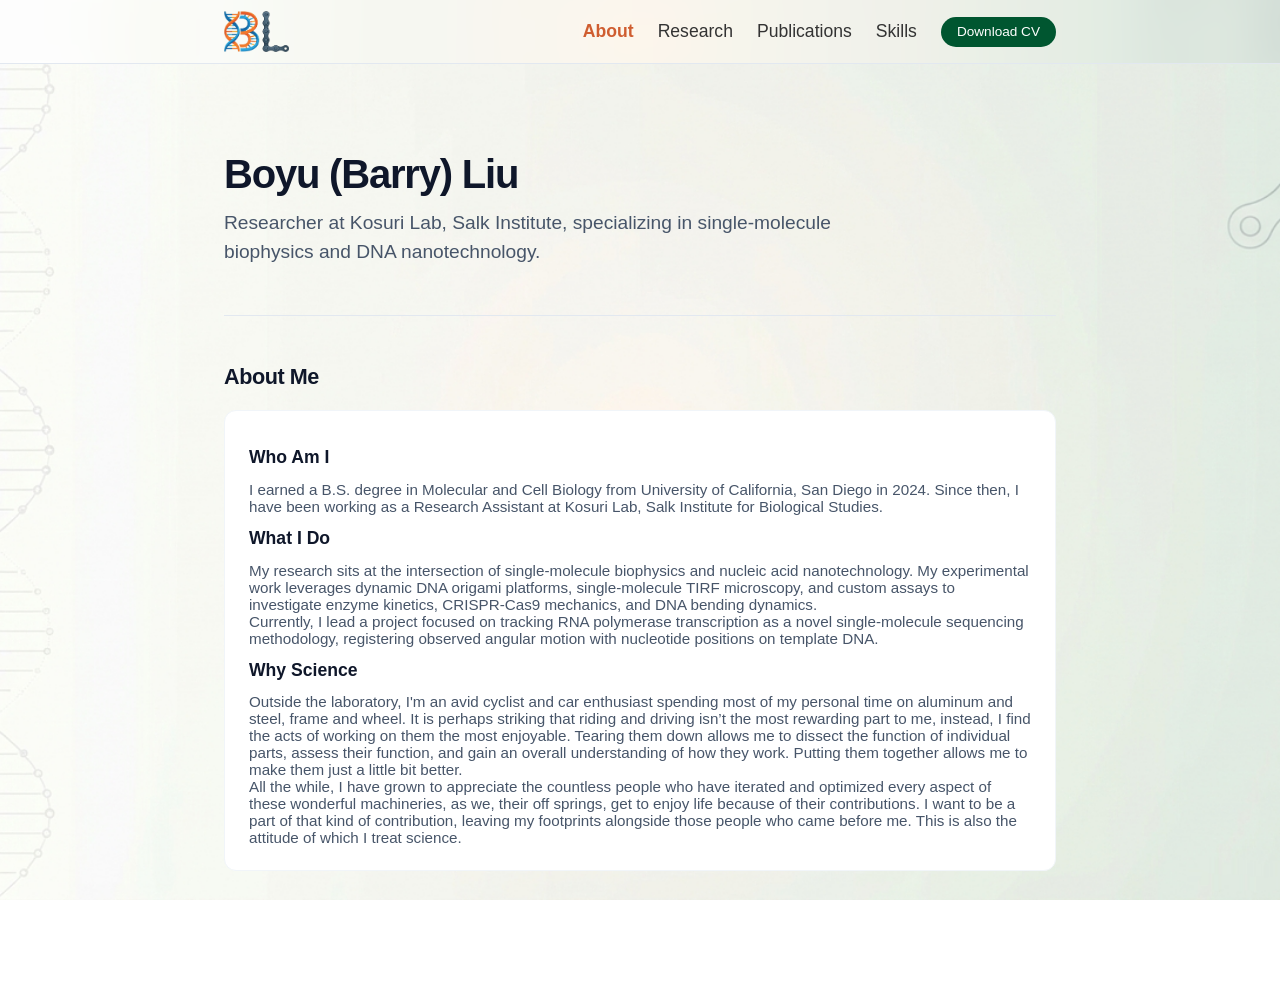
==== index.html @ 6a026aeb "Update hero subtitle with new affiliation" ====
<!DOCTYPE html>
<html lang="en">
<head>
  <meta charset="UTF-8">
  <meta name="viewport" content="width=device-width, initial-scale=1.0">
  <title>Boyu (Barry) Liu</title>
  <link rel="stylesheet" href="style.css">
</head>
<body>

  <!-- Fixed Top Navigation Bar -->
  <header class="site-header">
    <div class="header-container">
      <a href="index.html" class="site-title" aria-label="Boyu (Barry) Liu - Home">
        <img src="images/avatar/bl_logo_dna_concept.png" alt="Boyu (Barry) Liu Logo" class="header-logo">
        </a>
      <nav>
        <ul class="nav-menu">
          <li><a href="index.html" class="nav-link active">About</a></li>
          <li><a href="research.html" class="nav-link">Research</a></li>
          <li><a href="publications.html" class="nav-link">Publications</a></li>
          <li><a href="skills.html" class="nav-link">Skills</a></li>
          <li><a href="CV/Boyu Liu CV 2026.pdf" download="Boyu_Liu_CV_2026.pdf" class="nav-link nav-cta">Download CV</a></li>
        </ul>
      </nav>
    </div>
  </header>

  <!-- Main Profile Content -->
  <main class="main-container">
    <section class="hero-section">
      <h1 class="hero-name">Boyu (Barry) Liu</h1>
      <p class="hero-subtitle">Researcher at Kosuri Lab, Salk Institute, specializing in single-molecule biophysics and DNA nanotechnology.</p>
    </section>

    <!-- Page Body Content -->
    <section>
      <h2 class="section-title">About Me</h2>
      <div class="card-grid">
        <div class="card">
          <h3 class="card-title">Who Am I</h3>
          <p class="card-description">
            I earned a B.S. degree in Molecular and Cell Biology from University of California, San Diego in 2024. Since then, I have been working as a Research Assistant at Kosuri Lab, Salk Institute for Biological Studies.
          </p>
          <h3 class = "card-title">What I Do</h3>
          <p class="card-description">
            My research sits at the intersection of single-molecule biophysics and nucleic acid nanotechnology. My experimental work leverages dynamic DNA origami platforms, single-molecule TIRF microscopy, and custom assays to investigate enzyme kinetics, CRISPR-Cas9 mechanics, and DNA bending dynamics.
          </p>
          <p class="card-description">
            Currently, I lead a project focused on tracking RNA polymerase transcription as a novel single-molecule sequencing methodology, registering observed angular motion with nucleotide positions on template DNA.
          </p>
          <h3 class = "card-title">Why Science</h3>
          <p class="card-description">
            Outside the laboratory, I'm an avid cyclist and car enthusiast spending most of my personal time on aluminum and steel, frame and wheel. It is perhaps striking that riding and driving isn’t the most rewarding part to me, instead, I find the acts of working on them the most enjoyable. Tearing them down allows me to dissect the function of individual parts, assess their function, and gain an overall understanding of how they work. Putting them together allows me to make them just a little bit better.
          </p>
          <p class="card-description">
            All the while, I have grown to appreciate the countless people who have iterated and optimized every aspect of these wonderful machineries, as we, their off springs, get to enjoy life because of their contributions. I want to be a part of that kind of contribution, leaving my footprints alongside those people who came before me. This is also the attitude of which I treat science.
          </p>
        </div>
      </div>
    </section>
  </main>

</body>
</html>
---- style.css ----
/* ==========================================================================
   Global Theme Variables (Inspired by Take Control & Minimal Gallery)
   ========================================================================== */
:root {
  /* Color Palette */
  --bg-primary: #ffffff;
  --bg-secondary: #f8fafc;
  --bg-header: rgba(255, 255, 255, 0.85);
  --text-primary: #0f172a;
  --text-secondary: #475569;
  --text-muted: #94a3b8;
  --accent-color: #0f172a;
  --accent-hover: #1e293b;
  --border-color: #e2e8f0;
  --card-bg: #ffffff;
  --card-border: #f1f5f9;

  /* Typography & Layout */
  --font-sans: -apple-system, BlinkMacSystemFont, "SF Pro Display", "SF Pro Text", "Segoe UI", Roboto, sans-serif;
  --max-width: 880px;
  --header-height: 64px;
  --radius-sm: 8px;
  --radius-md: 12px;
  --radius-full: 9999px;
  --shadow-sm: 0 1px 3px rgba(0, 0, 0, 0.05);
  --shadow-md: 0 4px 12px rgba(0, 0, 0, 0.05);
}

/* Base Styles */
* {
  box-sizing: border-box;
  margin: 0;
  padding: 0;
}

body {
  font-family: var(--font-sans);
  background-color: var(--bg-primary);
  <!-- color: var(--text-primary); -->
  line-height: 1.6;
  -webkit-font-smoothing: antialiased;
  padding-top: var(--header-height);
  background-image: url('images/avatar/light_wallpaper_dna_bikechain.png');
  background-size: cover;
  background-position: center;
  background-repeat: no-repeat;
  background-attachment: fixed;
  color: #2b2b2b; /* Dark neutral text for high contrast on light background */
}

/* ==========================================================================
   1. Top Sticky Header & Navigation Bar
   ========================================================================== */
.site-header {
  position: fixed;
  top: 0;
  left: 0;
  right: 0;
  height: var(--header-height);
  background: var(--bg-header);
  backdrop-filter: blur(12px);
  -webkit-backdrop-filter: blur(12px);
  border-bottom: 1px solid var(--border-color);
  z-index: 1000;
  display: flex;
  align-items: center;
}

.header-container {
  width: 100%;
  max-width: var(--max-width);
  margin: 0 auto;
  padding: 0 1.5rem;
  display: flex;
  justify-content: space-between;
  align-items: center;
}

.site-title {
  display: flex;
  align-items: center;
  text-decoration: none;
}

.header-logo {
  height: 42px; /* Increased from 28px for better standalone visibility */
  width: auto;
  display: block;
  object-fit: contain;
}

.nav-menu {
  display: flex;
  align-items: center;
  gap: 1.5rem;
  list-style: none;
}

/* Navigation Links - Unify All Visited/Unvisited Link Colors & Remove Underlines */
.nav-menu a,
.nav-link,
.nav-link:link,
.nav-link:visited {
  color: #333333 !important;
  text-decoration: none !important;
  font-size: 1.1rem;
  font-weight: 500;
  transition: color 0.2s ease;
}

/* Current Page Active Highlight & Hover State (#195682) */
.nav-menu a:hover,
.nav-link:hover,
.nav-menu a.active,
.nav-menu a.active:link,
.nav-menu a.active:visited,
.nav-link.active,
.nav-link.active:link,
.nav-link.active:visited {
  color: #CF5D30 !important;
  font-weight: 600 !important;
  text-decoration: none !important;
}

/* Download CV Button (.nav-cta) - Lock White Text Across All Link/Hover/Visited States */
.nav-cta,
.nav-cta:link,
.nav-cta:visited,
.nav-cta:hover,
.nav-cta:active {
  background-color: #005630;
  color: #ffffff !important;
  padding: 0.45rem 1rem;
  border-radius: var(--radius-full);
  font-size: 0.85rem;
  font-weight: 500;
  text-decoration: none !important;
  transition: background-color 0.15s ease;
}

.nav-cta:hover {
  background-color: var(--accent-hover);
  color: #ffffff !important;
}

/* Top Menu Bar Background */

/* 1. Apply wallpaper and bottom border ONLY to the main outer header */
header,
.navbar {
  background-image: url('images/avatar/light_wallpaper_plain.png') !important;
  background-size: cover !important;
  background-position: center !important;
  background-repeat: no-repeat !important;
}

/* 2. Remove white backgrounds and extra borders from inner menu elements */
header nav,
.nav-container,
.nav-menu,
.nav-menu ul,
.nav-menu li {
  background: transparent !important;
  background-color: transparent !important;
  border: none !important;
  border-bottom: none !important;
  box-shadow: none !important;
}

/* ==========================================================================
   2. Page Container & Hero Layout
   ========================================================================== */
.main-container {
  max-width: var(--max-width);
  margin: 0 auto;
  padding: 3rem 1.5rem 5rem;
}

.hero-section {
  padding: 2.5rem 0 3rem;
  border-bottom: 1px solid var(--border-color);
  margin-bottom: 3rem;
}

.hero-name {
  font-size: 2.5rem;
  font-weight: 700;
  letter-spacing: -0.03em;
  color: var(--text-primary);
  margin-bottom: 0.75rem;
}

.hero-subtitle {
  font-size: 1.2rem;
  color: var(--text-secondary);
  font-weight: 400;
  max-width: 680px;
  line-height: 1.5;
}

/* Cards & Section Styling */
.section-title {
  font-size: 1.35rem;
  font-weight: 600;
  letter-spacing: -0.02em;
  margin-bottom: 1.25rem;
  color: var(--text-primary);
}

.card-grid {
  display: grid;
  gap: 1.25rem;
  margin-bottom: 3rem;
}

.card {
  background-color: var(--card-bg);
  border: 1px solid var(--card-border);
  border-radius: var(--radius-md);
  padding: 1.5rem;
  transition: border-color 0.2s ease, box-shadow 0.2s ease;
}

.card:hover {
  border-color: var(--border-color);
  box-shadow: var(--shadow-md);
}

.card-title {
  font-size: 1.1rem;
  font-weight: 600;
  color: var(--text-primary);
  margin-top: 0.8rem;
  margin-bottom: 0.8rem;
}

.card-description {
  color: var(--text-secondary);
  font-size: 0.95rem;
}

/* Responsive Styles */
@media (max-width: 640px) {
  .hero-name {
    font-size: 2rem;
  }
  .nav-menu {
    gap: 1rem;
  }
  .nav-link {
    font-size: 0.85rem;
  }
}

/* Additional Research Component Styles */
.card-header-meta {
  display: flex;
  justify-content: space-between;
  align-items: center;
  margin-bottom: 0.75rem;
}

.badge {
  font-size: 0.75rem;
  font-weight: 600;
  text-transform: uppercase;
  letter-spacing: 0.05em;
  background-color: #f1f5f9;
  color: #334155;
  padding: 0.2rem 0.55rem;
  border-radius: 4px;
}

.meta-date {
  font-size: 0.85rem;
  color: var(--text-muted);
}

.key-points {
  margin: 1rem 0 1.25rem 1.2rem;
  color: var(--text-secondary);
  font-size: 0.925rem;
  line-height: 1.5;
}

.key-points li {
  margin-bottom: 0.4rem;
}

.tech-stack {
  display: flex;
  flex-wrap: wrap;
  gap: 0.4rem;
  margin-top: 1rem;
  padding-top: 1rem;
  border-top: 1px dashed var(--border-color);
}

.tag {
  font-size: 0.775rem;
  font-weight: 500;
  color: var(--text-secondary);
  background-color: var(--bg-secondary);
  border: 1px solid var(--border-color);
  padding: 0.2rem 0.6rem;
  border-radius: var(--radius-full);
}

/* Publication Specific Styles */
.authors-list {
  font-size: 0.9rem;
  color: var(--text-secondary);
  margin-bottom: 0.4rem;
  line-height: 1.5;
}

.authors-list strong {
  color: var(--text-primary);
  font-weight: 600;
}

.pub-journal-details {
  font-size: 0.875rem;
  color: var(--text-muted);
  margin-bottom: 0.8rem;
}

.pub-actions {
  margin-top: 0.75rem;
  padding-top: 0.75rem;
  border-top: 1px dashed var(--border-color);
}

.btn-doi {
  display: inline-block;
  font-size: 0.8rem;
  font-weight: 500;
  color: var(--text-primary);
  background-color: var(--bg-secondary);
  border: 1px solid var(--border-color);
  padding: 0.3rem 0.75rem;
  border-radius: var(--radius-sm);
  text-decoration: none;
  transition: all 0.15s ease;
}

.btn-doi:hover {
  background-color: var(--accent-color);
  color: #ffffff;
  border-color: var(--accent-color);
}

/* Publication Figure & Image Constraints */
.pub-figure-container {
  margin-top: 1.5rem; /* Spacing below the DOI button/line */
  width: 100%;
  box-sizing: border-box;
  border-radius: var(--radius-sm);
  border: 1px solid var(--border-color);
  background-color: var(--bg-secondary);
  overflow: hidden;
}

.pub-figure {
  width: 100%;  /* Fills 100% of the container width */
  height: auto; /* Height is determined entirely by the PNG aspect ratio */
  display: block;
}

/* Safety Fallback: Constrain ANY image placed inside a card */
.card img {
  max-width: 100%;
  height: auto;
  box-sizing: border-box;
}

/* Publication Badges */
.badge-preprint {
  background-color: #E3DAE6;
  color: #623C67;
}

.badge-journal {
  background-color: #fef2f2;
  color: #991b1b;
}

.badge-poster {
  background-color: #f0fdf4;
  color: #166534;
}

.badge-talk {
  background-color: #eff6ff;
  color: #1e40af;
}

/* Skill Specific Badges & Tags */
.skill-tags {
  display: flex;
  flex-wrap: wrap;
  gap: 0.5rem;
  margin-top: 1rem;
}

.badge-lab {
  background-color: #f0fdf4;
  color: #166534;
}

.badge-comp {
  background-color: #eff6ff;
  color: #1e40af;
}

.badge-general {
  background-color: #faf5ff;
  color: #6b21a8;
}

/* Mobile Responsiveness: Fold Navigation Menu into 2 Lines */
@media (max-width: 768px) {
  /* Allow header container to expand vertically */
  .navbar,
  .nav-container,
  header {
    height: auto !important;
    flex-wrap: wrap;
    padding-top: 0.75rem;
    padding-bottom: 0.75rem;
  }

  /* Force menu items to wrap into multiple lines */
  .nav-menu {
    flex-wrap: wrap !important;
    justify-content: center; /* Centers links on the 2nd line */
    gap: 0.5rem 0.8rem;      /* Spacing between lines and links */
    width: 100%;             /* Takes full width below logo if needed */
  }

  /* Slightly scale down link sizes so they fit comfortably */
  .nav-link {
    font-size: 1rem !important;
  }

  .nav-cta {
    font-size: 0.85rem !important;
    padding: 0.35rem 0.85rem !important;
  }
}
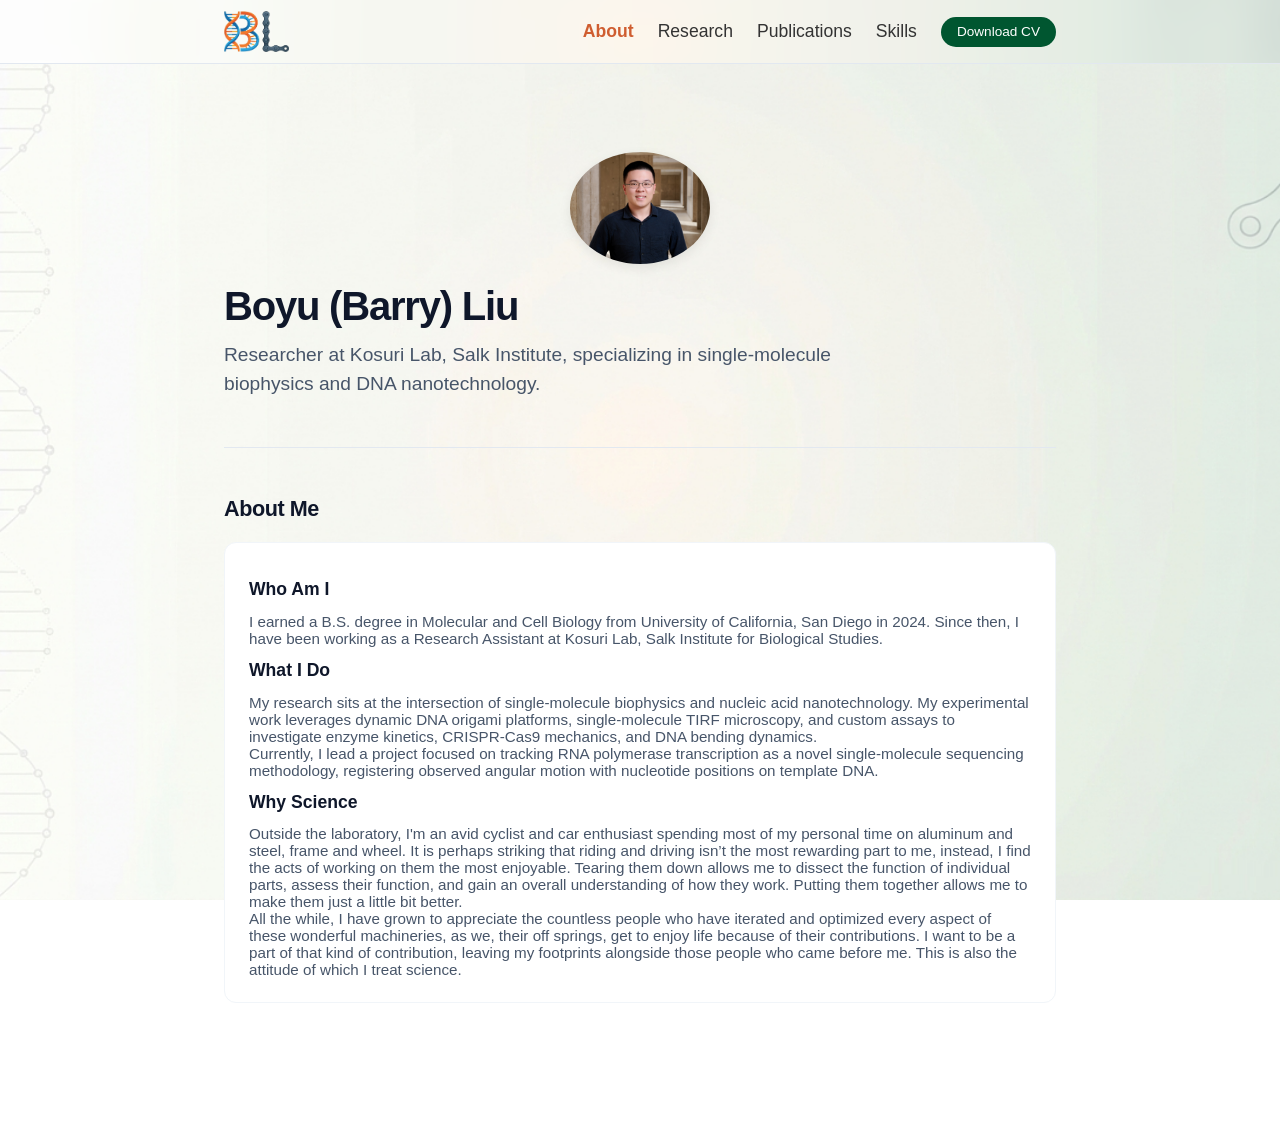
==== commit 72c3dec3: "Add avatar image and update hero section content" ====
--- a/index.html
+++ b/index.html
@@ -29,6 +29,7 @@
   <!-- Main Profile Content -->
   <main class="main-container">
     <section class="hero-section">
+      <img src="images/avatar/bio_2026_sm.png" alt="Boyu (Barry) Liu" class="hero-avatar">
       <h1 class="hero-name">Boyu (Barry) Liu</h1>
       <p class="hero-subtitle">Researcher at Kosuri Lab, Salk Institute, specializing in single-molecule biophysics and DNA nanotechnology.</p>
     </section>
--- a/style.css
+++ b/style.css
@@ -182,6 +182,16 @@
   margin-bottom: 3rem;
 }
 
+/* Hero Image / Avatar Above Name */
+.hero-avatar {
+  display: block;
+  margin: 0 auto 1.25rem auto; /* Centers the image and adds space below it */
+  max-width: 140px;             /* Adjust image width as needed */
+  height: auto;
+  border-radius: 50%;          /* Optional: Makes a square image circular. Remove if using a logo PNG */
+  box-shadow: 0 4px 12px rgba(0, 0, 0, 0.08); /* Optional subtle shadow */
+}
+
 .hero-name {
   font-size: 2.5rem;
   font-weight: 700;
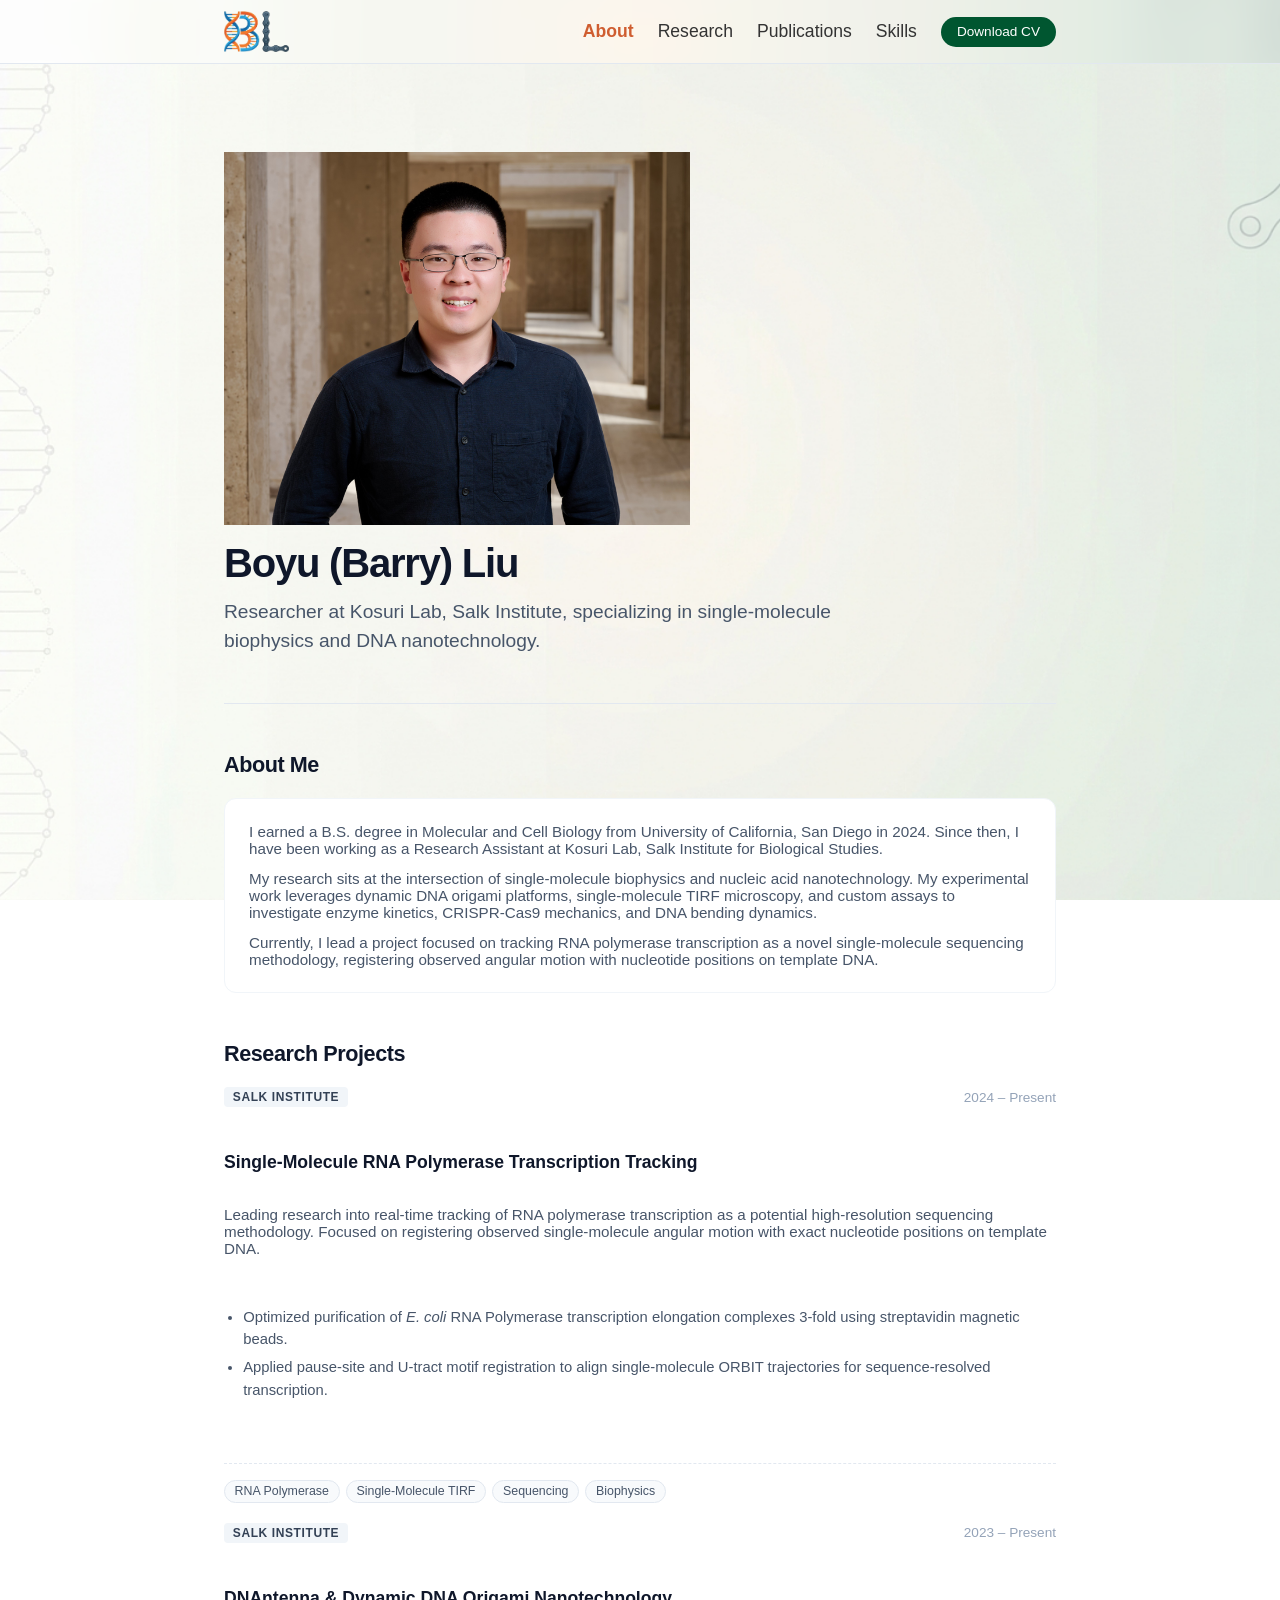
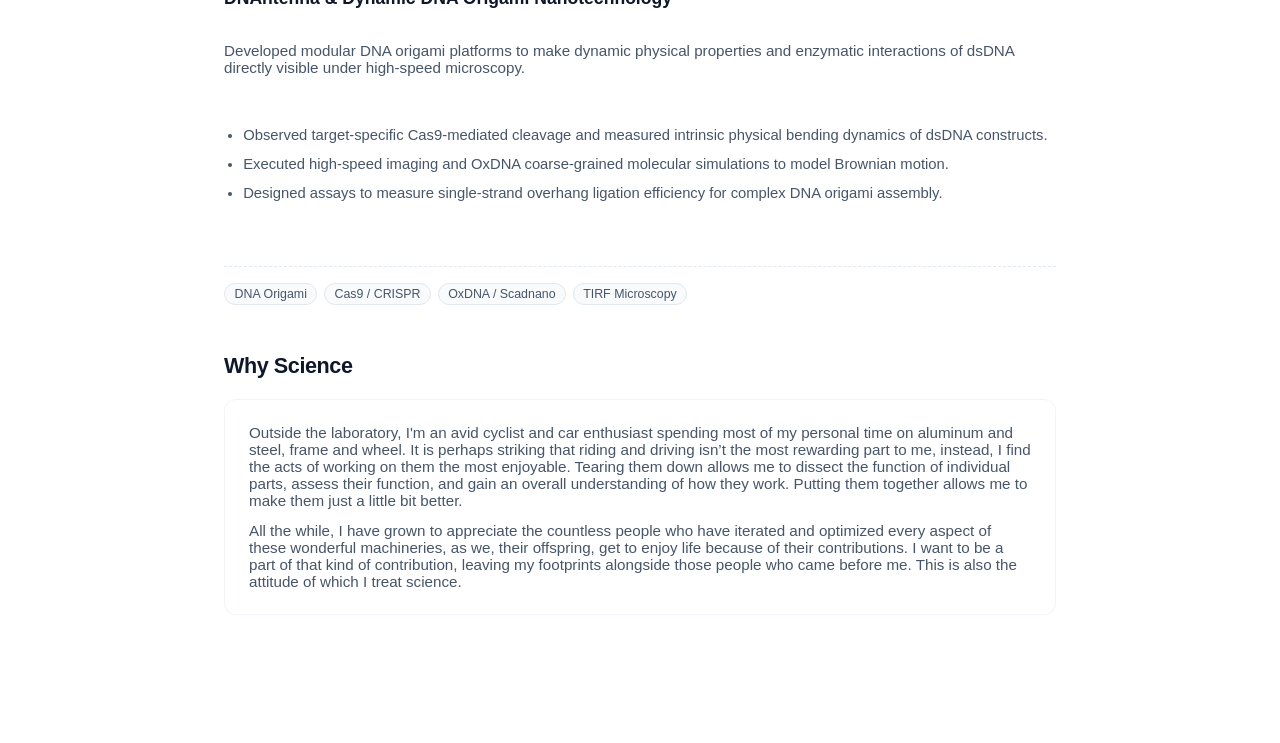
==== commit e8046176: "Revise navigation and enhance content sections Updated navigation link for Research section and adde" ====
--- a/index.html
+++ b/index.html
@@ -17,7 +17,7 @@
       <nav>
         <ul class="nav-menu">
           <li><a href="index.html" class="nav-link active">About</a></li>
-          <li><a href="research.html" class="nav-link">Research</a></li>
+          <li><a href="#what-i-do" class="nav-link">Research</a></li>
           <li><a href="publications.html" class="nav-link">Publications</a></li>
           <li><a href="skills.html" class="nav-link">Skills</a></li>
           <li><a href="CV/Boyu Liu CV 2026.pdf" download="Boyu_Liu_CV_2026.pdf" class="nav-link nav-cta">Download CV</a></li>
@@ -33,31 +33,84 @@
       <h1 class="hero-name">Boyu (Barry) Liu</h1>
       <p class="hero-subtitle">Researcher at Kosuri Lab, Salk Institute, specializing in single-molecule biophysics and DNA nanotechnology.</p>
     </section>
-
-    <!-- Page Body Content -->
+    
+    <!-- About Me: 1st container -->
     <section>
       <h2 class="section-title">About Me</h2>
       <div class="card-grid">
-        <div class="card">
-          <h3 class="card-title">Who Am I</h3>
+        <article class="card">
           <p class="card-description">
             I earned a B.S. degree in Molecular and Cell Biology from University of California, San Diego in 2024. Since then, I have been working as a Research Assistant at Kosuri Lab, Salk Institute for Biological Studies.
           </p>
-          <h3 class = "card-title">What I Do</h3>
           <p class="card-description">
             My research sits at the intersection of single-molecule biophysics and nucleic acid nanotechnology. My experimental work leverages dynamic DNA origami platforms, single-molecule TIRF microscopy, and custom assays to investigate enzyme kinetics, CRISPR-Cas9 mechanics, and DNA bending dynamics.
           </p>
           <p class="card-description">
             Currently, I lead a project focused on tracking RNA polymerase transcription as a novel single-molecule sequencing methodology, registering observed angular motion with nucleotide positions on template DNA.
           </p>
-          <h3 class = "card-title">Why Science</h3>
+        </article>
+      </div>
+    </section>
+
+    <!-- Research Projects: 2nd container. separate blocks, same card format as the publications -->
+    <section>
+      <h2 class="section-title">Research Projects</h2>
+      <div class="card-grid">
+          <!-- Project 1: RNA Polymerase Transcription Tracking -->
+          <div class="card-header-meta">
+            <span class="badge">Salk Institute</span>
+            <span class="meta-date">2024 – Present</span>
+          </div>
+          <h3 class="card-title">Single-Molecule RNA Polymerase Transcription Tracking</h3>
+          <p class="card-description">
+            Leading research into real-time tracking of RNA polymerase transcription as a potential high-resolution sequencing methodology. Focused on registering observed single-molecule angular motion with exact nucleotide positions on template DNA.
+          </p>
+          <ul class="key-points">
+            <li>Optimized purification of <em>E. coli</em> RNA Polymerase transcription elongation complexes 3-fold using streptavidin magnetic beads.</li>
+            <li>Applied pause-site and U-tract motif registration to align single-molecule ORBIT trajectories for sequence-resolved transcription.</li>
+          </ul>
+          <div class="tech-stack">
+            <span class="tag">RNA Polymerase</span>
+            <span class="tag">Single-Molecule TIRF</span>
+            <span class="tag">Sequencing</span>
+            <span class="tag">Biophysics</span>
+          </div>
+          <!-- Project 2: DNAntenna & Dynamic DNA Origami -->
+          <div class="card-header-meta">
+            <span class="badge">Salk Institute</span>
+            <span class="meta-date">2023 – Present</span>
+          </div>
+          <h3 class="card-title">DNAntenna &amp; Dynamic DNA Origami Nanotechnology</h3>
+          <p class="card-description">
+            Developed modular DNA origami platforms to make dynamic physical properties and enzymatic interactions of dsDNA directly visible under high-speed microscopy.
+          </p>
+          <ul class="key-points">
+            <li>Observed target-specific Cas9-mediated cleavage and measured intrinsic physical bending dynamics of dsDNA constructs.</li>
+            <li>Executed high-speed imaging and OxDNA coarse-grained molecular simulations to model Brownian motion.</li>
+            <li>Designed assays to measure single-strand overhang ligation efficiency for complex DNA origami assembly.</li>
+          </ul>
+          <div class="tech-stack">
+            <span class="tag">DNA Origami</span>
+            <span class="tag">Cas9 / CRISPR</span>
+            <span class="tag">OxDNA / Scadnano</span>
+            <span class="tag">TIRF Microscopy</span>
+          </div>
+        </article>
+      </div>
+    </section>
+    
+    <!-- Why Science: 3rd container-->
+    <section>
+      <h2 class="section-title">Why Science</h2>
+      <div class="card-grid">
+        <article class="card">
           <p class="card-description">
             Outside the laboratory, I'm an avid cyclist and car enthusiast spending most of my personal time on aluminum and steel, frame and wheel. It is perhaps striking that riding and driving isn’t the most rewarding part to me, instead, I find the acts of working on them the most enjoyable. Tearing them down allows me to dissect the function of individual parts, assess their function, and gain an overall understanding of how they work. Putting them together allows me to make them just a little bit better.
           </p>
           <p class="card-description">
-            All the while, I have grown to appreciate the countless people who have iterated and optimized every aspect of these wonderful machineries, as we, their off springs, get to enjoy life because of their contributions. I want to be a part of that kind of contribution, leaving my footprints alongside those people who came before me. This is also the attitude of which I treat science.
+            All the while, I have grown to appreciate the countless people who have iterated and optimized every aspect of these wonderful machineries, as we, their offspring, get to enjoy life because of their contributions. I want to be a part of that kind of contribution, leaving my footprints alongside those people who came before me. This is also the attitude of which I treat science.
           </p>
-        </div>
+        </article>
       </div>
     </section>
   </main>
--- a/style.css
+++ b/style.css
@@ -182,14 +182,12 @@
   margin-bottom: 3rem;
 }
 
-/* Hero Image / Avatar Above Name */
+/* Hero Image aligned naturally with hero-name and hero-subtitle */
 .hero-avatar {
   display: block;
-  margin: 0 auto 1.25rem auto; /* Centers the image and adds space below it */
-  max-width: 140px;             /* Adjust image width as needed */
-  height: auto;
-  border-radius: 50%;          /* Optional: Makes a square image circular. Remove if using a logo PNG */
-  box-shadow: 0 4px 12px rgba(0, 0, 0, 0.08); /* Optional subtle shadow */
+  max-width: 56%;     /* Keeps image contained inside hero-section without forcing a fixed width */
+  height: auto;        /* Maintains native aspect ratio */
+  margin-bottom: 1rem; /* Spacing between the image and hero-name */
 }
 
 .hero-name {
@@ -247,6 +245,11 @@
 .card-description {
   color: var(--text-secondary);
   font-size: 0.95rem;
+  margin-bottom: 0.8rem;
+}
+
+.card-description:last-child {
+  margin-bottom: 0;
 }
 
 /* Responsive Styles */
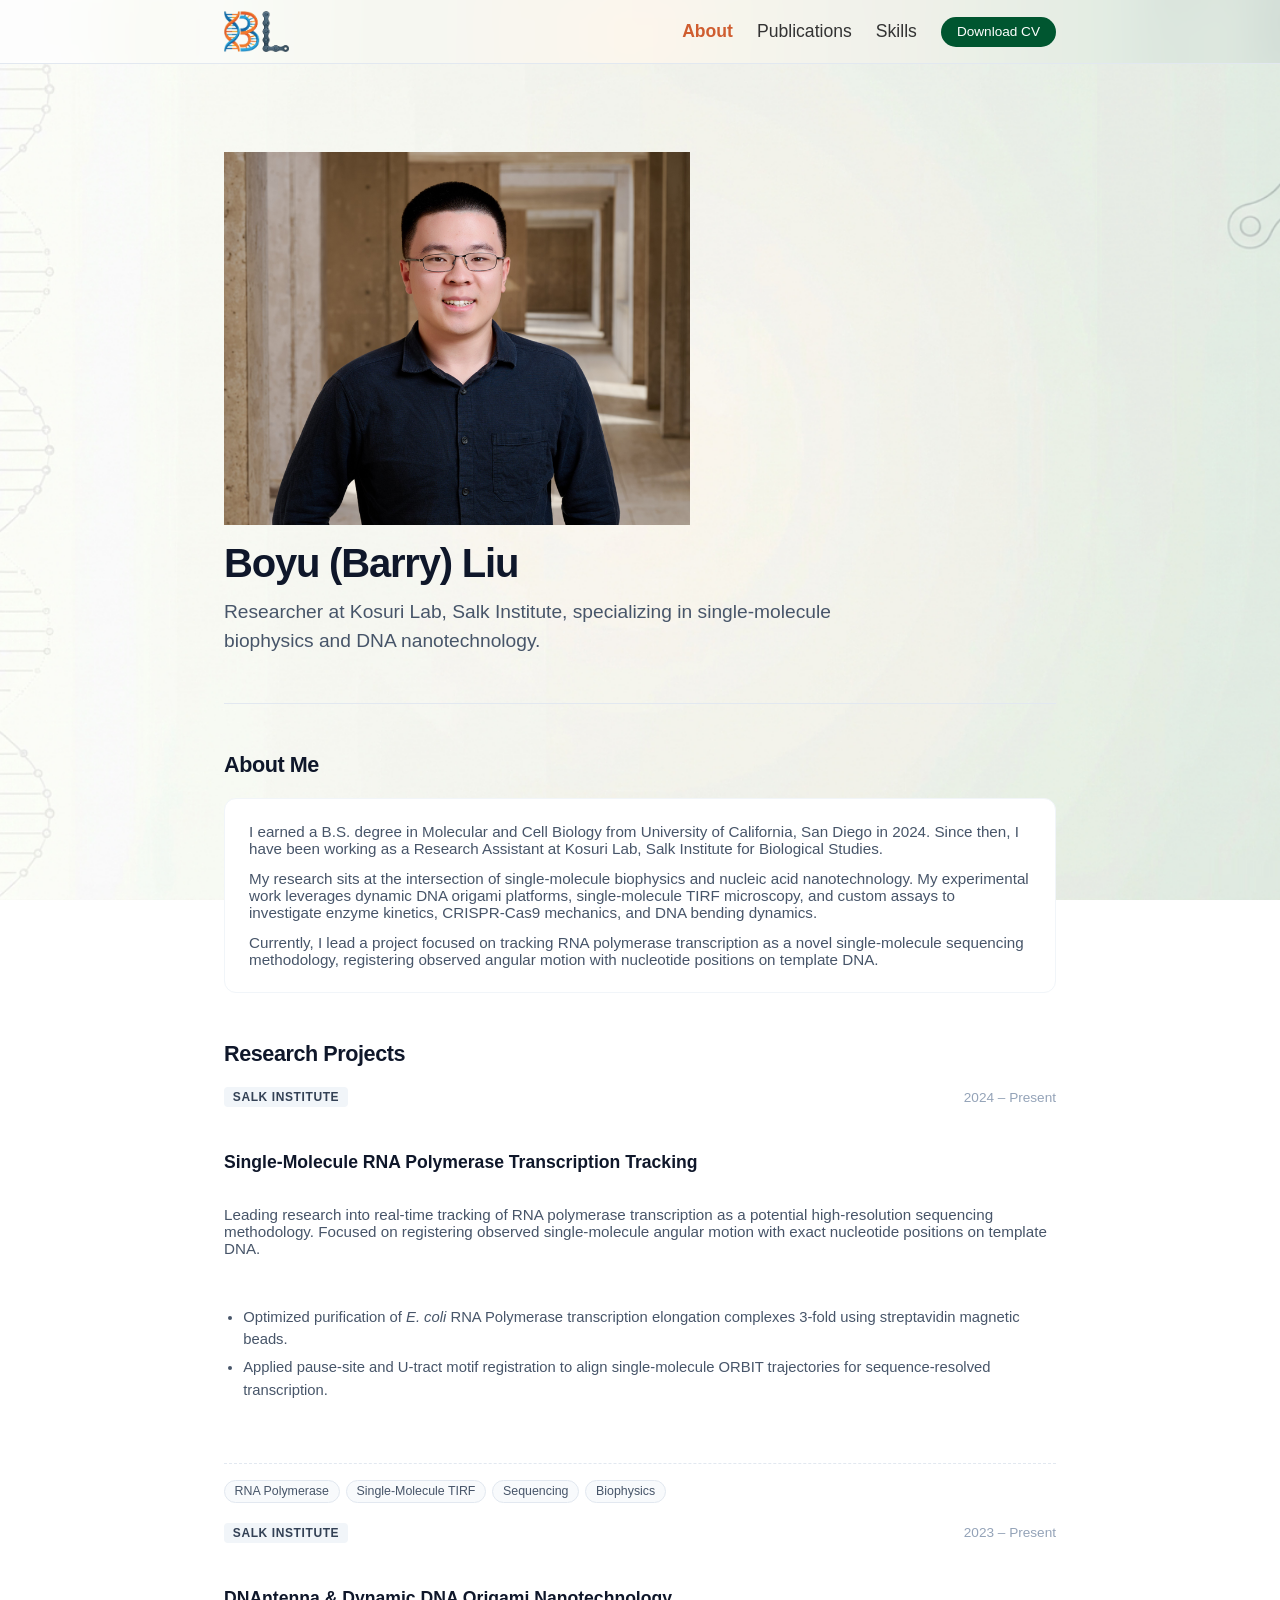
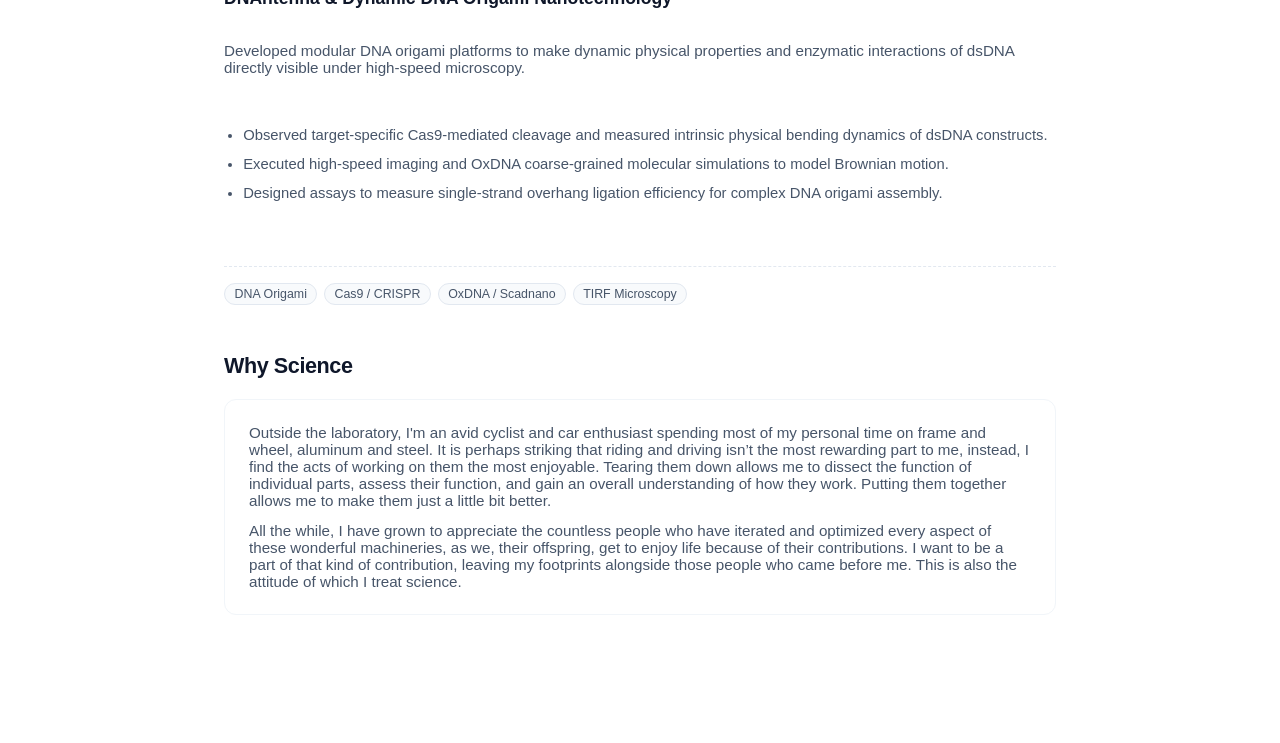
==== commit bbba6d92: "Update navigation and card description in index.html Removed 'Research' link from navigation and mod" ====
--- a/index.html
+++ b/index.html
@@ -17,7 +17,6 @@
       <nav>
         <ul class="nav-menu">
           <li><a href="index.html" class="nav-link active">About</a></li>
-          <li><a href="#what-i-do" class="nav-link">Research</a></li>
           <li><a href="publications.html" class="nav-link">Publications</a></li>
           <li><a href="skills.html" class="nav-link">Skills</a></li>
           <li><a href="CV/Boyu Liu CV 2026.pdf" download="Boyu_Liu_CV_2026.pdf" class="nav-link nav-cta">Download CV</a></li>
@@ -105,7 +104,7 @@
       <div class="card-grid">
         <article class="card">
           <p class="card-description">
-            Outside the laboratory, I'm an avid cyclist and car enthusiast spending most of my personal time on aluminum and steel, frame and wheel. It is perhaps striking that riding and driving isn’t the most rewarding part to me, instead, I find the acts of working on them the most enjoyable. Tearing them down allows me to dissect the function of individual parts, assess their function, and gain an overall understanding of how they work. Putting them together allows me to make them just a little bit better.
+            Outside the laboratory, I'm an avid cyclist and car enthusiast spending most of my personal time on frame and wheel, aluminum and steel. It is perhaps striking that riding and driving isn’t the most rewarding part to me, instead, I find the acts of working on them the most enjoyable. Tearing them down allows me to dissect the function of individual parts, assess their function, and gain an overall understanding of how they work. Putting them together allows me to make them just a little bit better.
           </p>
           <p class="card-description">
             All the while, I have grown to appreciate the countless people who have iterated and optimized every aspect of these wonderful machineries, as we, their offspring, get to enjoy life because of their contributions. I want to be a part of that kind of contribution, leaving my footprints alongside those people who came before me. This is also the attitude of which I treat science.
@@ -114,6 +113,5 @@
       </div>
     </section>
   </main>
-
 </body>
 </html>
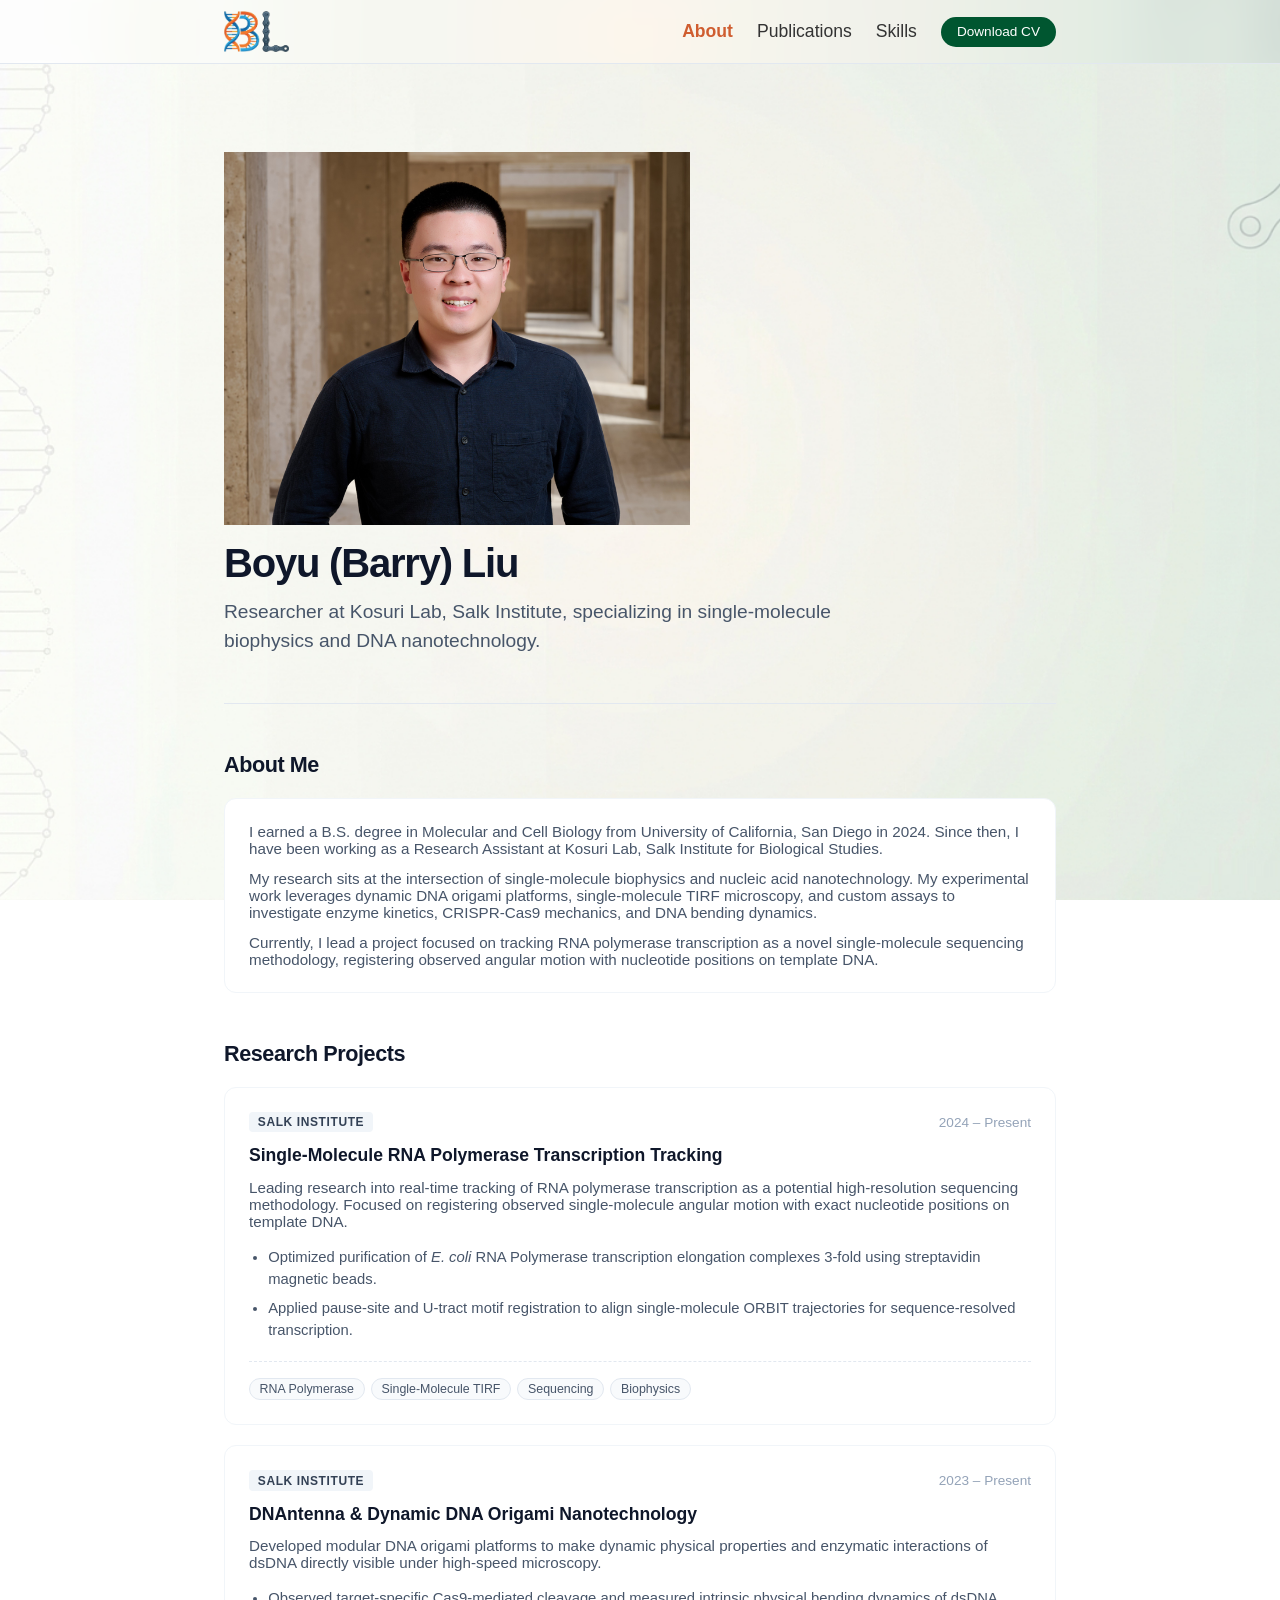
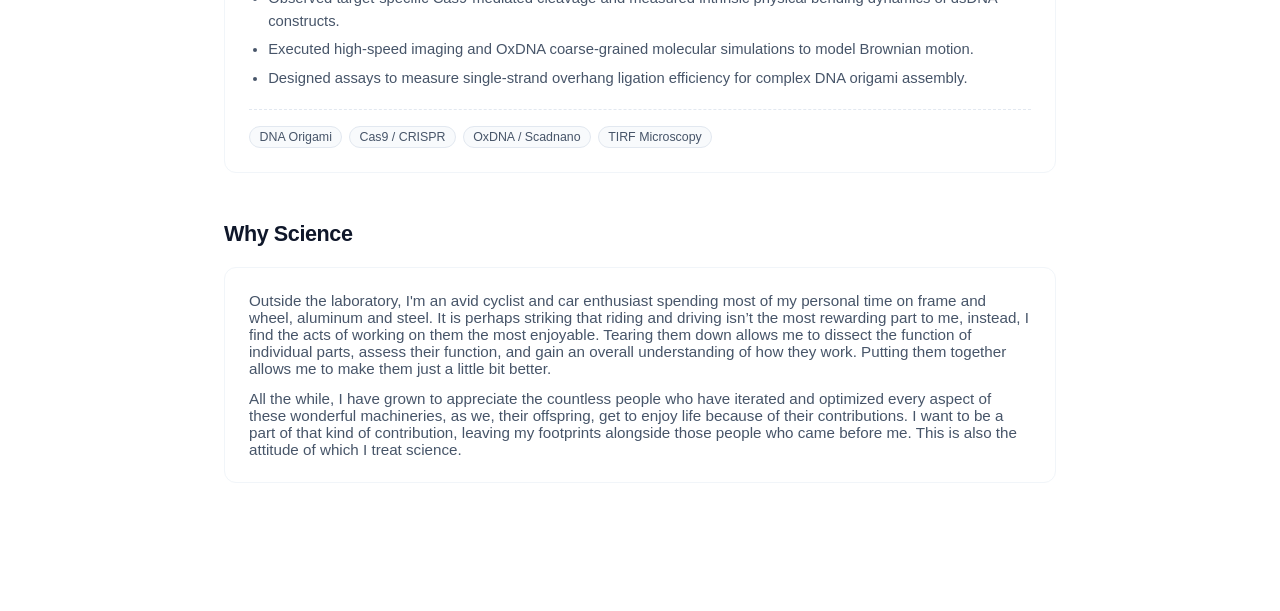
==== commit a9841017: "Merge research projects into homepage as cards" ====
--- a/index.html
+++ b/index.html
@@ -55,6 +55,7 @@
     <section>
       <h2 class="section-title">Research Projects</h2>
       <div class="card-grid">
+        <article class="card">
           <!-- Project 1: RNA Polymerase Transcription Tracking -->
           <div class="card-header-meta">
             <span class="badge">Salk Institute</span>
@@ -74,6 +75,8 @@
             <span class="tag">Sequencing</span>
             <span class="tag">Biophysics</span>
           </div>
+        </article>
+        <article class="card">
           <!-- Project 2: DNAntenna & Dynamic DNA Origami -->
           <div class="card-header-meta">
             <span class="badge">Salk Institute</span>
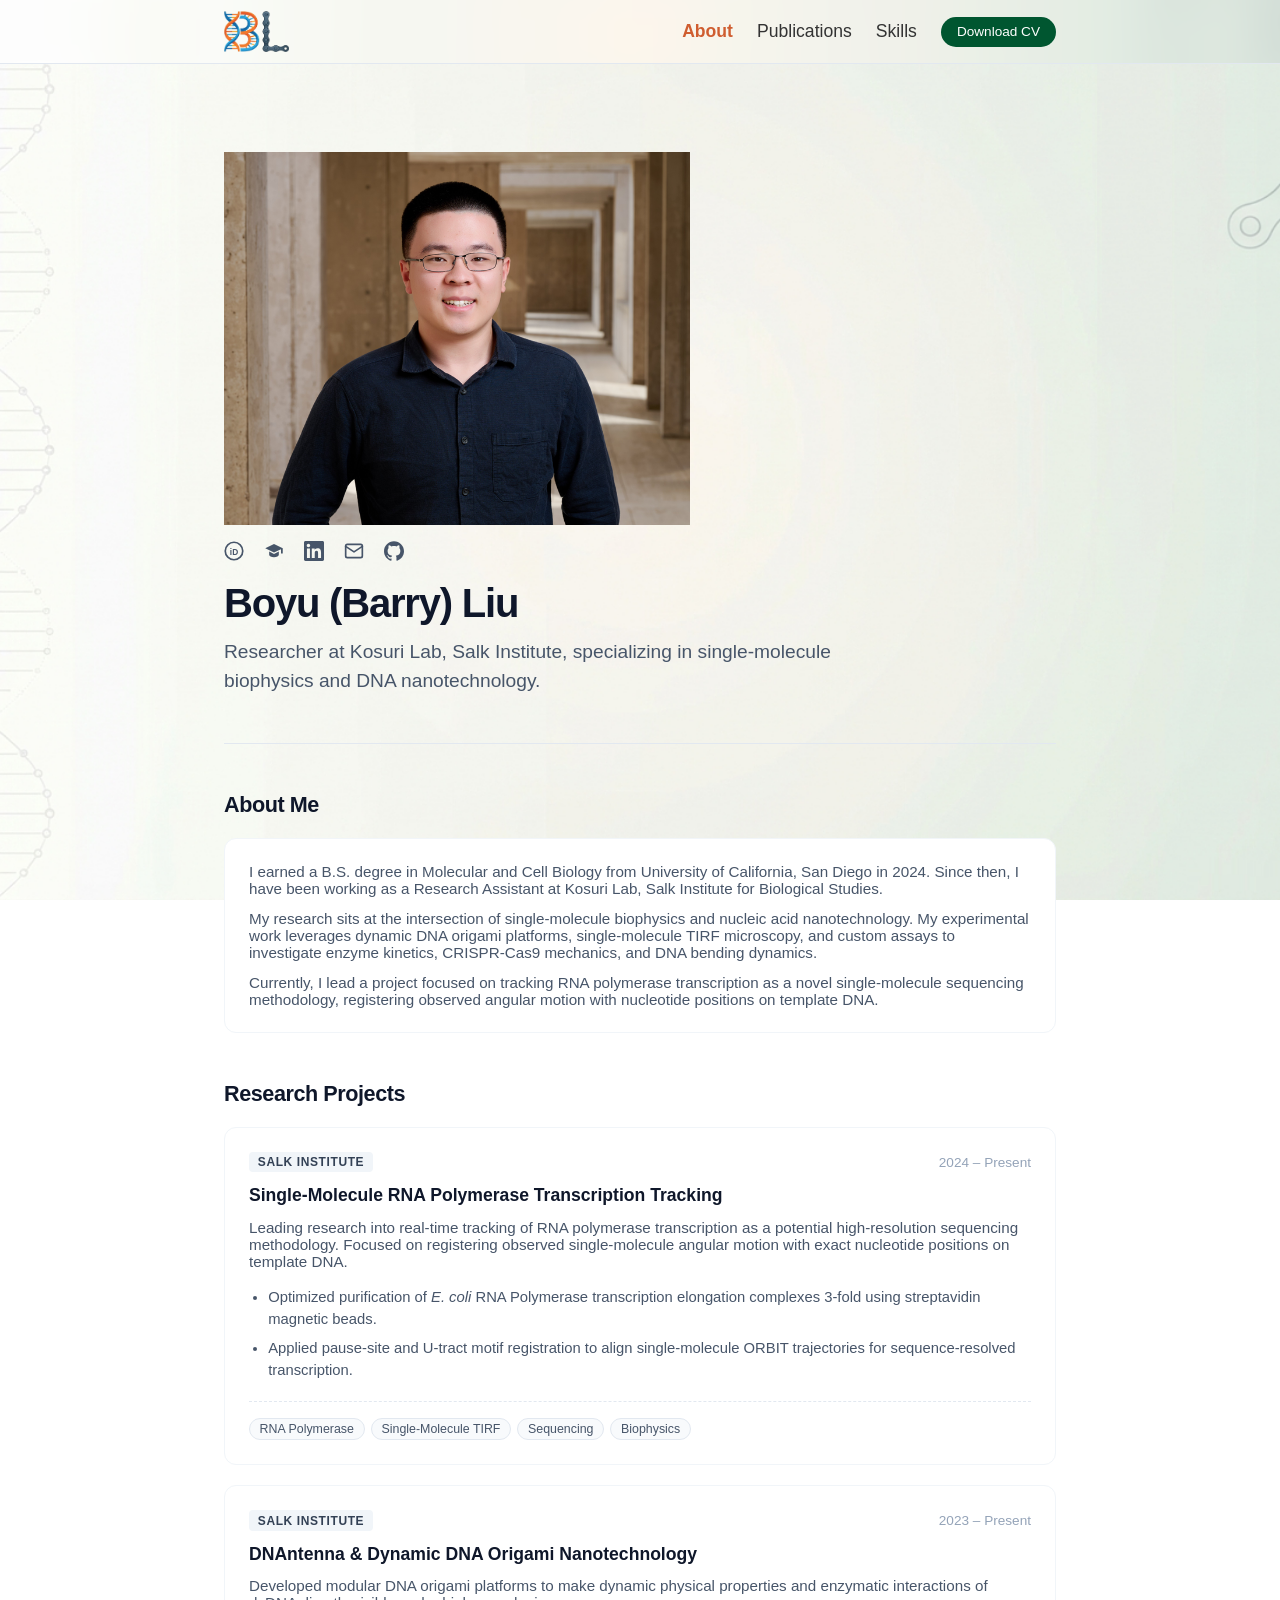
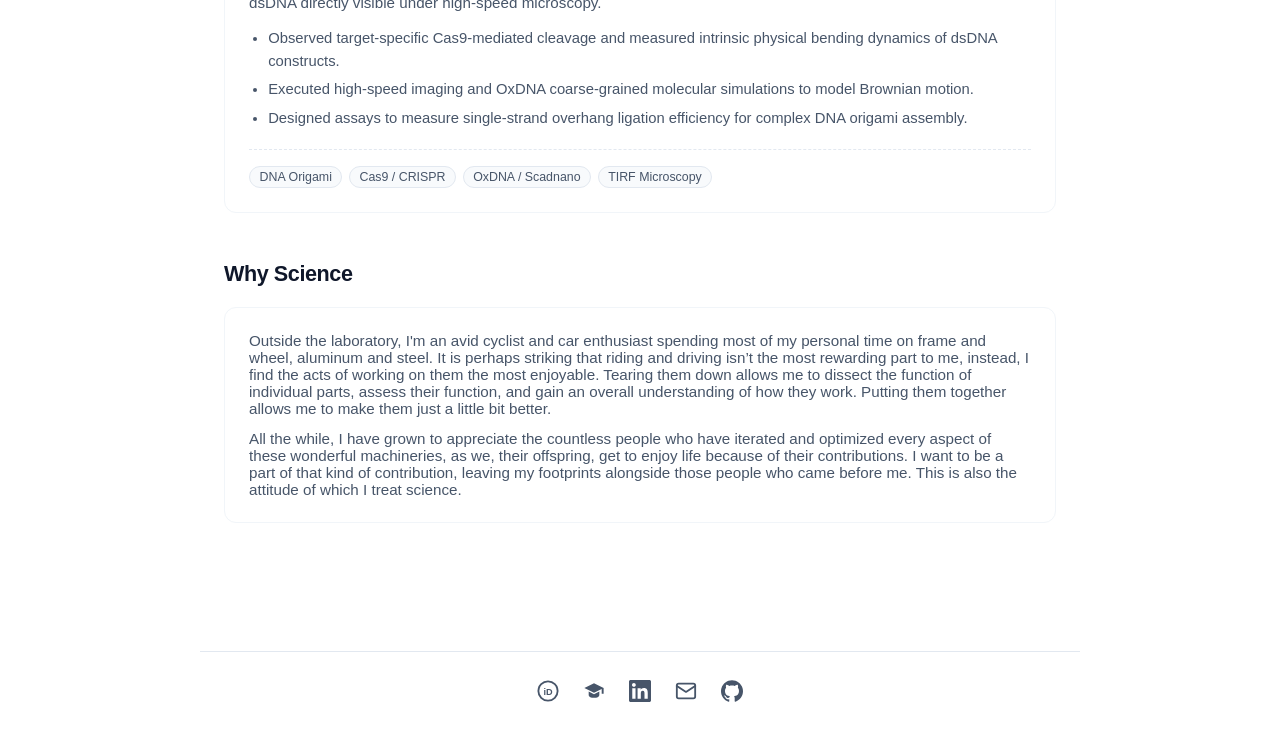
==== commit e1cc3f65: "Add social links footer and hero row" ====
--- a/index.html
+++ b/index.html
@@ -29,6 +29,13 @@
   <main class="main-container">
     <section class="hero-section">
       <img src="images/avatar/bio_2026_sm.png" alt="Boyu (Barry) Liu" class="hero-avatar">
+      <ul class="social-links hero-social">
+      <li><a href="https://orcid.org/0009-0004-8056-3141" target="_blank" rel="noopener" aria-label="ORCID"><svg viewBox="0 0 24 24" aria-hidden="true"><circle cx="12" cy="12" r="10.5" fill="none" stroke="currentColor" stroke-width="2"/><text x="12" y="16.5" text-anchor="middle" font-size="10" font-weight="700" fill="currentColor">iD</text></svg></a></li>
+      <li><a href="https://scholar.google.com/citations?hl=en&amp;user=kjTbtawAAAAJ" target="_blank" rel="noopener" aria-label="Google Scholar"><svg viewBox="0 0 24 24" aria-hidden="true"><path fill="currentColor" d="M12 3.5 1.5 8.7 12 13.9l8.4-4.15v5.2h2.1V8.7L12 3.5zM6.2 12.6v3.9c0 1.6 2.6 2.9 5.8 2.9s5.8-1.3 5.8-2.9v-3.9l-5.8 2.9-5.8-2.9z"/></svg></a></li>
+      <li><a href="https://www.linkedin.com/in/boyubarryliu/" target="_blank" rel="noopener" aria-label="LinkedIn"><svg viewBox="0 0 24 24" aria-hidden="true"><path fill="currentColor" d="M20.447 20.452h-3.554v-5.569c0-1.328-.027-3.037-1.852-3.037-1.853 0-2.136 1.445-2.136 2.939v5.667H9.351V9h3.414v1.561h.046c.477-.9 1.637-1.85 3.37-1.85 3.601 0 4.267 2.37 4.267 5.455v6.286zM5.337 7.433c-1.144 0-2.063-.926-2.063-2.065 0-1.138.92-2.063 2.063-2.063 1.14 0 2.064.925 2.064 2.063 0 1.139-.925 2.065-2.064 2.065zm1.782 13.019H3.555V9h3.564v11.452zM22.225 0H1.771C.792 0 0 .774 0 1.729v20.542C0 23.227.792 24 1.771 24h20.451C23.2 24 24 23.227 24 22.271V1.729C24 .774 23.2 0 22.225 0z"/></svg></a></li>
+      <li><a href="mailto:barryliuapp@gmail.com" aria-label="Email"><svg viewBox="0 0 24 24" aria-hidden="true"><rect x="2" y="4" width="20" height="16" rx="2" fill="none" stroke="currentColor" stroke-width="2"/><path d="M22 6.5 12 13 2 6.5" fill="none" stroke="currentColor" stroke-width="2" stroke-linecap="round" stroke-linejoin="round"/></svg></a></li>
+      <li><a href="https://github.com/boyubarryliu" target="_blank" rel="noopener" aria-label="GitHub"><svg viewBox="0 0 24 24" aria-hidden="true"><path fill="currentColor" d="M12 .297c-6.63 0-12 5.373-12 12 0 5.303 3.438 9.8 8.205 11.385.6.113.82-.258.82-.577 0-.285-.01-1.04-.015-2.04-3.338.724-4.042-1.61-4.042-1.61C4.422 18.07 3.633 17.7 3.633 17.7c-1.087-.744.084-.729.084-.729 1.205.084 1.838 1.236 1.838 1.236 1.07 1.835 2.809 1.305 3.495.998.108-.776.417-1.305.76-1.605-2.665-.3-5.466-1.332-5.466-5.93 0-1.31.465-2.38 1.235-3.22-.135-.303-.54-1.523.105-3.176 0 0 1.005-.322 3.3 1.23.96-.267 1.98-.399 3-.405 1.02.006 2.04.138 3 .405 2.28-1.552 3.285-1.23 3.285-1.23.645 1.653.24 2.873.12 3.176.765.84 1.23 1.91 1.23 3.22 0 4.61-2.805 5.625-5.475 5.92.42.36.81 1.096.81 2.22 0 1.606-.015 2.896-.015 3.286 0 .315.21.69.825.57C20.565 22.092 24 17.592 24 12.297c0-6.627-5.373-12-12-12"/></svg></a></li>
+      </ul>
       <h1 class="hero-name">Boyu (Barry) Liu</h1>
       <p class="hero-subtitle">Researcher at Kosuri Lab, Salk Institute, specializing in single-molecule biophysics and DNA nanotechnology.</p>
     </section>
@@ -116,5 +123,16 @@
       </div>
     </section>
   </main>
+
+  <!-- Social & Profile Links -->
+  <footer class="site-footer">
+    <ul class="social-links">
+      <li><a href="https://orcid.org/0009-0004-8056-3141" target="_blank" rel="noopener" aria-label="ORCID"><svg viewBox="0 0 24 24" aria-hidden="true"><circle cx="12" cy="12" r="10.5" fill="none" stroke="currentColor" stroke-width="2"/><text x="12" y="16.5" text-anchor="middle" font-size="10" font-weight="700" fill="currentColor">iD</text></svg></a></li>
+      <li><a href="https://scholar.google.com/citations?hl=en&amp;user=kjTbtawAAAAJ" target="_blank" rel="noopener" aria-label="Google Scholar"><svg viewBox="0 0 24 24" aria-hidden="true"><path fill="currentColor" d="M12 3.5 1.5 8.7 12 13.9l8.4-4.15v5.2h2.1V8.7L12 3.5zM6.2 12.6v3.9c0 1.6 2.6 2.9 5.8 2.9s5.8-1.3 5.8-2.9v-3.9l-5.8 2.9-5.8-2.9z"/></svg></a></li>
+      <li><a href="https://www.linkedin.com/in/boyubarryliu/" target="_blank" rel="noopener" aria-label="LinkedIn"><svg viewBox="0 0 24 24" aria-hidden="true"><path fill="currentColor" d="M20.447 20.452h-3.554v-5.569c0-1.328-.027-3.037-1.852-3.037-1.853 0-2.136 1.445-2.136 2.939v5.667H9.351V9h3.414v1.561h.046c.477-.9 1.637-1.85 3.37-1.85 3.601 0 4.267 2.37 4.267 5.455v6.286zM5.337 7.433c-1.144 0-2.063-.926-2.063-2.065 0-1.138.92-2.063 2.063-2.063 1.14 0 2.064.925 2.064 2.063 0 1.139-.925 2.065-2.064 2.065zm1.782 13.019H3.555V9h3.564v11.452zM22.225 0H1.771C.792 0 0 .774 0 1.729v20.542C0 23.227.792 24 1.771 24h20.451C23.2 24 24 23.227 24 22.271V1.729C24 .774 23.2 0 22.225 0z"/></svg></a></li>
+      <li><a href="mailto:barryliuapp@gmail.com" aria-label="Email"><svg viewBox="0 0 24 24" aria-hidden="true"><rect x="2" y="4" width="20" height="16" rx="2" fill="none" stroke="currentColor" stroke-width="2"/><path d="M22 6.5 12 13 2 6.5" fill="none" stroke="currentColor" stroke-width="2" stroke-linecap="round" stroke-linejoin="round"/></svg></a></li>
+      <li><a href="https://github.com/boyubarryliu" target="_blank" rel="noopener" aria-label="GitHub"><svg viewBox="0 0 24 24" aria-hidden="true"><path fill="currentColor" d="M12 .297c-6.63 0-12 5.373-12 12 0 5.303 3.438 9.8 8.205 11.385.6.113.82-.258.82-.577 0-.285-.01-1.04-.015-2.04-3.338.724-4.042-1.61-4.042-1.61C4.422 18.07 3.633 17.7 3.633 17.7c-1.087-.744.084-.729.084-.729 1.205.084 1.838 1.236 1.838 1.236 1.07 1.835 2.809 1.305 3.495.998.108-.776.417-1.305.76-1.605-2.665-.3-5.466-1.332-5.466-5.93 0-1.31.465-2.38 1.235-3.22-.135-.303-.54-1.523.105-3.176 0 0 1.005-.322 3.3 1.23.96-.267 1.98-.399 3-.405 1.02.006 2.04.138 3 .405 2.28-1.552 3.285-1.23 3.285-1.23.645 1.653.24 2.873.12 3.176.765.84 1.23 1.91 1.23 3.22 0 4.61-2.805 5.625-5.475 5.92.42.36.81 1.096.81 2.22 0 1.606-.015 2.896-.015 3.286 0 .315.21.69.825.57C20.565 22.092 24 17.592 24 12.297c0-6.627-5.373-12-12-12"/></svg></a></li>
+    </ul>
+  </footer>
 </body>
 </html>
--- a/style.css
+++ b/style.css
@@ -462,3 +462,48 @@
   }
 }
 
+/* ==========================================================================
+   3. Footer & Social Links
+   ========================================================================== */
+.site-footer {
+  max-width: var(--max-width);
+  margin: 0 auto;
+  padding: 1.75rem 1.5rem 2.5rem;
+  border-top: 1px solid var(--border-color);
+}
+
+.social-links {
+  display: flex;
+  justify-content: center;
+  align-items: center;
+  gap: 1.5rem;
+  list-style: none;
+}
+
+.social-links a {
+  color: var(--text-secondary);
+  display: inline-flex;
+  transition: color 0.2s ease;
+}
+
+.social-links a:hover {
+  color: var(--text-primary);
+}
+
+.social-links svg {
+  width: 22px;
+  height: 22px;
+  display: block;
+}
+
+/* Social row under the hero photo (homepage) */
+.hero-social {
+  justify-content: flex-start;
+  gap: 1.25rem;
+  margin-bottom: 1rem;
+}
+
+.hero-social svg {
+  width: 20px;
+  height: 20px;
+}
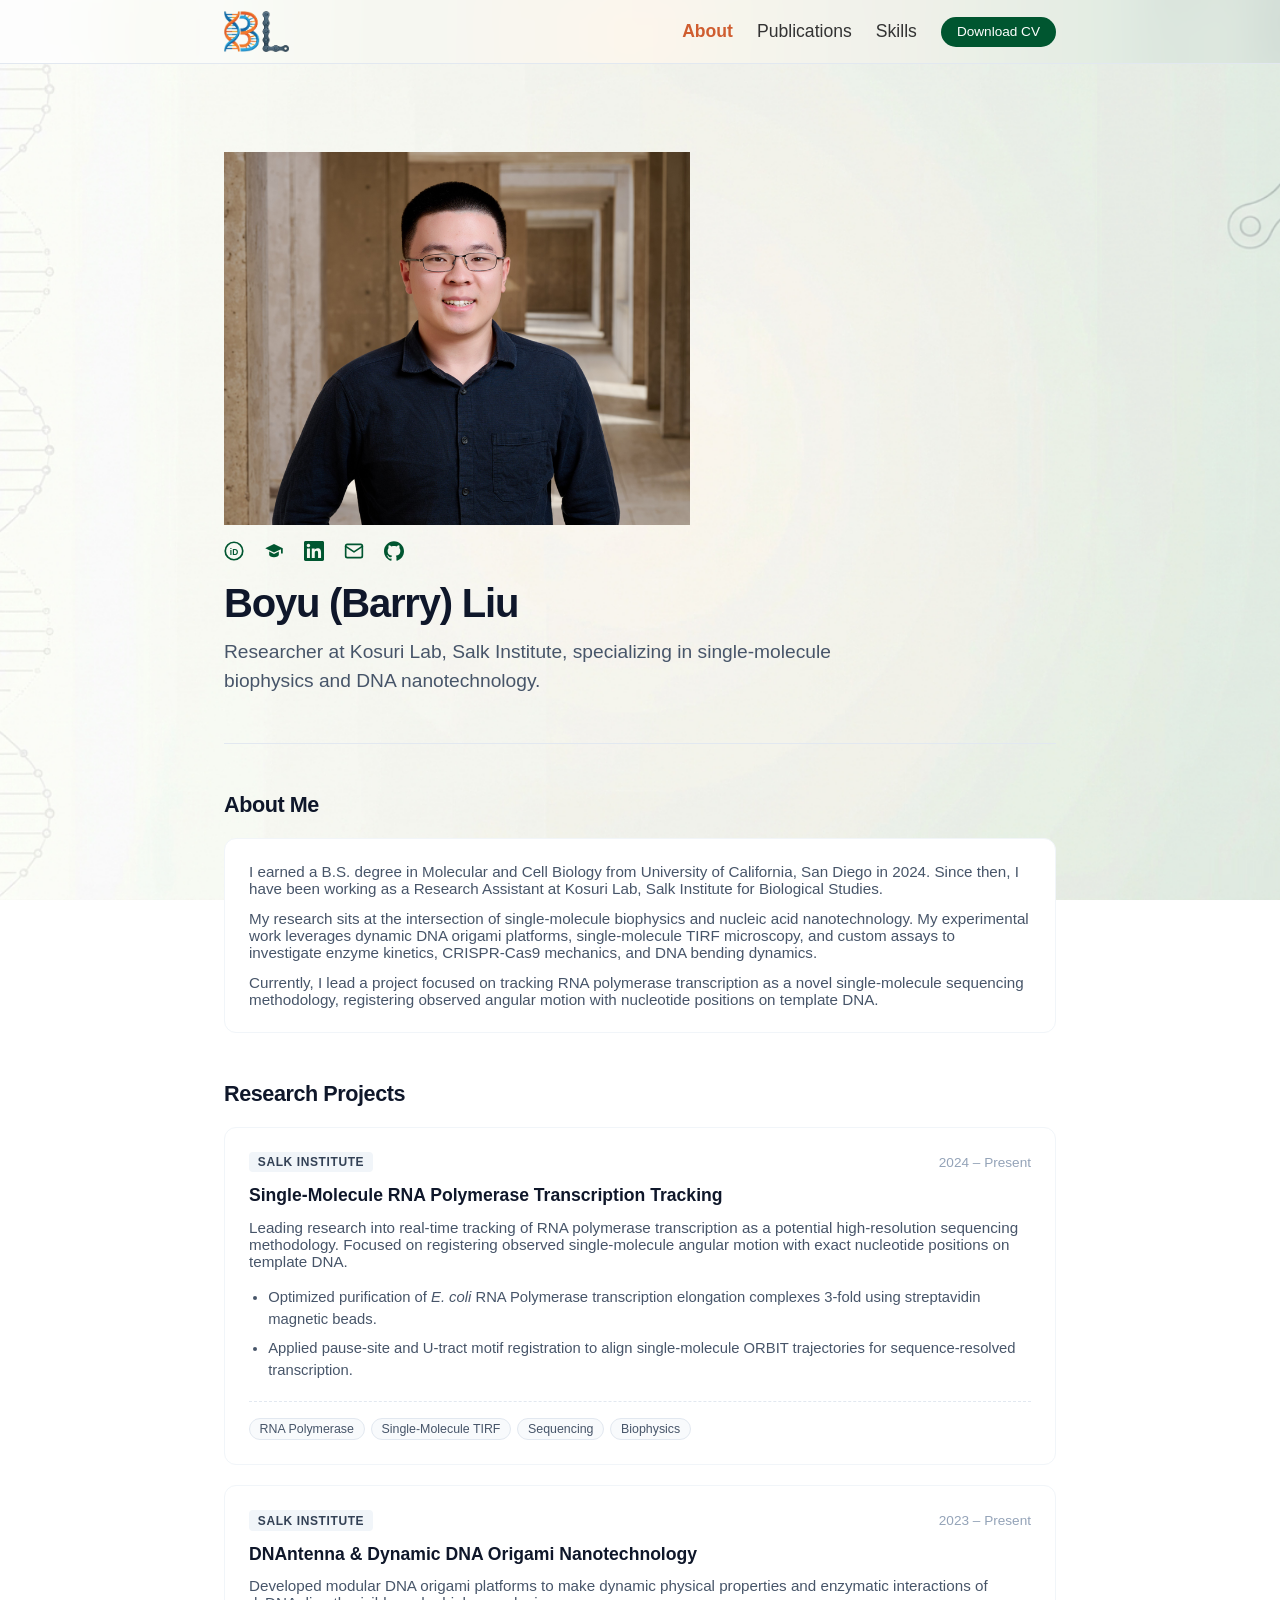
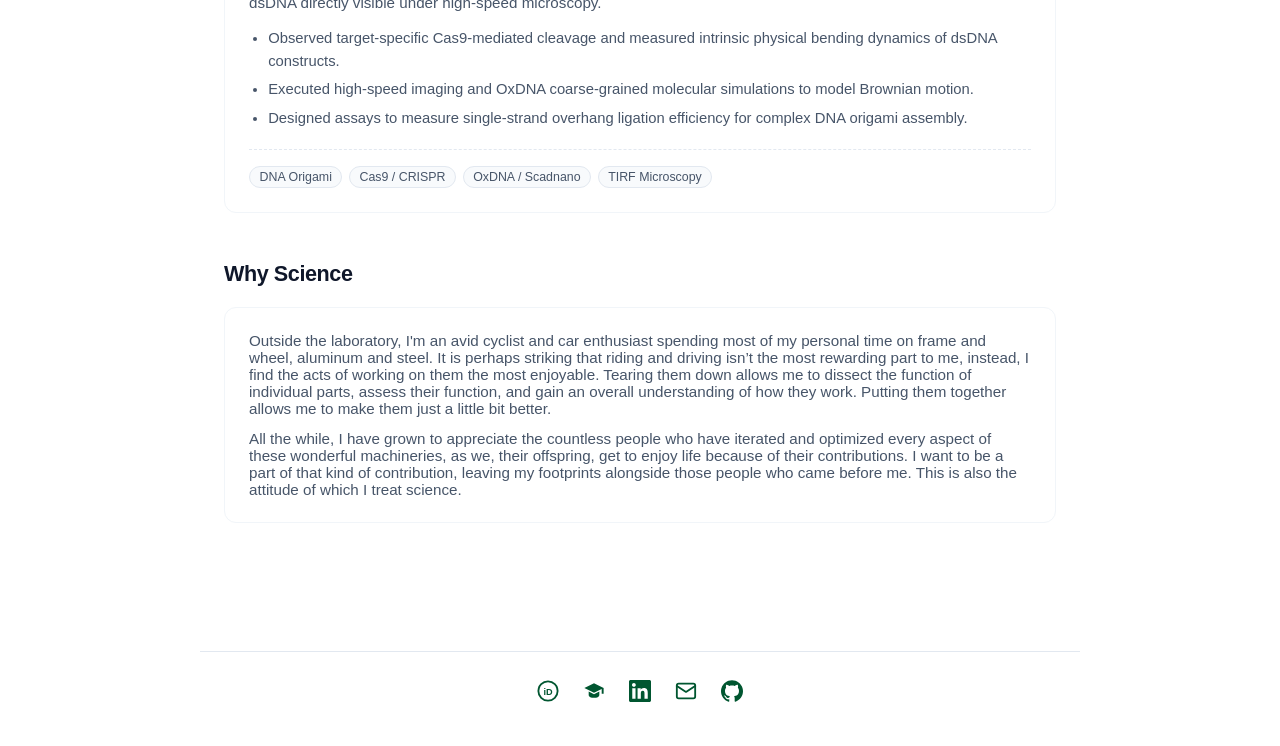
==== commit efea1f3f: "Green social icons, Gmail compose link, pinned icon sizes" ====
--- a/index.html
+++ b/index.html
@@ -30,11 +30,11 @@
     <section class="hero-section">
       <img src="images/avatar/bio_2026_sm.png" alt="Boyu (Barry) Liu" class="hero-avatar">
       <ul class="social-links hero-social">
-      <li><a href="https://orcid.org/0009-0004-8056-3141" target="_blank" rel="noopener" aria-label="ORCID"><svg viewBox="0 0 24 24" aria-hidden="true"><circle cx="12" cy="12" r="10.5" fill="none" stroke="currentColor" stroke-width="2"/><text x="12" y="16.5" text-anchor="middle" font-size="10" font-weight="700" fill="currentColor">iD</text></svg></a></li>
-      <li><a href="https://scholar.google.com/citations?hl=en&amp;user=kjTbtawAAAAJ" target="_blank" rel="noopener" aria-label="Google Scholar"><svg viewBox="0 0 24 24" aria-hidden="true"><path fill="currentColor" d="M12 3.5 1.5 8.7 12 13.9l8.4-4.15v5.2h2.1V8.7L12 3.5zM6.2 12.6v3.9c0 1.6 2.6 2.9 5.8 2.9s5.8-1.3 5.8-2.9v-3.9l-5.8 2.9-5.8-2.9z"/></svg></a></li>
-      <li><a href="https://www.linkedin.com/in/boyubarryliu/" target="_blank" rel="noopener" aria-label="LinkedIn"><svg viewBox="0 0 24 24" aria-hidden="true"><path fill="currentColor" d="M20.447 20.452h-3.554v-5.569c0-1.328-.027-3.037-1.852-3.037-1.853 0-2.136 1.445-2.136 2.939v5.667H9.351V9h3.414v1.561h.046c.477-.9 1.637-1.85 3.37-1.85 3.601 0 4.267 2.37 4.267 5.455v6.286zM5.337 7.433c-1.144 0-2.063-.926-2.063-2.065 0-1.138.92-2.063 2.063-2.063 1.14 0 2.064.925 2.064 2.063 0 1.139-.925 2.065-2.064 2.065zm1.782 13.019H3.555V9h3.564v11.452zM22.225 0H1.771C.792 0 0 .774 0 1.729v20.542C0 23.227.792 24 1.771 24h20.451C23.2 24 24 23.227 24 22.271V1.729C24 .774 23.2 0 22.225 0z"/></svg></a></li>
-      <li><a href="mailto:barryliuapp@gmail.com" aria-label="Email"><svg viewBox="0 0 24 24" aria-hidden="true"><rect x="2" y="4" width="20" height="16" rx="2" fill="none" stroke="currentColor" stroke-width="2"/><path d="M22 6.5 12 13 2 6.5" fill="none" stroke="currentColor" stroke-width="2" stroke-linecap="round" stroke-linejoin="round"/></svg></a></li>
-      <li><a href="https://github.com/boyubarryliu" target="_blank" rel="noopener" aria-label="GitHub"><svg viewBox="0 0 24 24" aria-hidden="true"><path fill="currentColor" d="M12 .297c-6.63 0-12 5.373-12 12 0 5.303 3.438 9.8 8.205 11.385.6.113.82-.258.82-.577 0-.285-.01-1.04-.015-2.04-3.338.724-4.042-1.61-4.042-1.61C4.422 18.07 3.633 17.7 3.633 17.7c-1.087-.744.084-.729.084-.729 1.205.084 1.838 1.236 1.838 1.236 1.07 1.835 2.809 1.305 3.495.998.108-.776.417-1.305.76-1.605-2.665-.3-5.466-1.332-5.466-5.93 0-1.31.465-2.38 1.235-3.22-.135-.303-.54-1.523.105-3.176 0 0 1.005-.322 3.3 1.23.96-.267 1.98-.399 3-.405 1.02.006 2.04.138 3 .405 2.28-1.552 3.285-1.23 3.285-1.23.645 1.653.24 2.873.12 3.176.765.84 1.23 1.91 1.23 3.22 0 4.61-2.805 5.625-5.475 5.92.42.36.81 1.096.81 2.22 0 1.606-.015 2.896-.015 3.286 0 .315.21.69.825.57C20.565 22.092 24 17.592 24 12.297c0-6.627-5.373-12-12-12"/></svg></a></li>
+      <li><a href="https://orcid.org/0009-0004-8056-3141" target="_blank" rel="noopener" aria-label="ORCID"><svg viewBox="0 0 24 24" width="20" height="20" aria-hidden="true"><circle cx="12" cy="12" r="10.5" fill="none" stroke="currentColor" stroke-width="2"/><text x="12" y="16.5" text-anchor="middle" font-size="10" font-weight="700" fill="currentColor">iD</text></svg></a></li>
+      <li><a href="https://scholar.google.com/citations?hl=en&amp;user=kjTbtawAAAAJ" target="_blank" rel="noopener" aria-label="Google Scholar"><svg viewBox="0 0 24 24" width="20" height="20" aria-hidden="true"><path fill="currentColor" d="M12 3.5 1.5 8.7 12 13.9l8.4-4.15v5.2h2.1V8.7L12 3.5zM6.2 12.6v3.9c0 1.6 2.6 2.9 5.8 2.9s5.8-1.3 5.8-2.9v-3.9l-5.8 2.9-5.8-2.9z"/></svg></a></li>
+      <li><a href="https://www.linkedin.com/in/boyubarryliu/" target="_blank" rel="noopener" aria-label="LinkedIn"><svg viewBox="0 0 24 24" width="20" height="20" aria-hidden="true"><path fill="currentColor" d="M20.447 20.452h-3.554v-5.569c0-1.328-.027-3.037-1.852-3.037-1.853 0-2.136 1.445-2.136 2.939v5.667H9.351V9h3.414v1.561h.046c.477-.9 1.637-1.85 3.37-1.85 3.601 0 4.267 2.37 4.267 5.455v6.286zM5.337 7.433c-1.144 0-2.063-.926-2.063-2.065 0-1.138.92-2.063 2.063-2.063 1.14 0 2.064.925 2.064 2.063 0 1.139-.925 2.065-2.064 2.065zm1.782 13.019H3.555V9h3.564v11.452zM22.225 0H1.771C.792 0 0 .774 0 1.729v20.542C0 23.227.792 24 1.771 24h20.451C23.2 24 24 23.227 24 22.271V1.729C24 .774 23.2 0 22.225 0z"/></svg></a></li>
+      <li><a href="https://mail.google.com/mail/?view=cm&amp;fs=1&amp;to=barryliuapp@gmail.com" target="_blank" rel="noopener" aria-label="Gmail"><svg viewBox="0 0 24 24" width="20" height="20" aria-hidden="true"><rect x="2" y="4" width="20" height="16" rx="2" fill="none" stroke="currentColor" stroke-width="2"/><path d="M22 6.5 12 13 2 6.5" fill="none" stroke="currentColor" stroke-width="2" stroke-linecap="round" stroke-linejoin="round"/></svg></a></li>
+      <li><a href="https://github.com/boyubarryliu" target="_blank" rel="noopener" aria-label="GitHub"><svg viewBox="0 0 24 24" width="20" height="20" aria-hidden="true"><path fill="currentColor" d="M12 .297c-6.63 0-12 5.373-12 12 0 5.303 3.438 9.8 8.205 11.385.6.113.82-.258.82-.577 0-.285-.01-1.04-.015-2.04-3.338.724-4.042-1.61-4.042-1.61C4.422 18.07 3.633 17.7 3.633 17.7c-1.087-.744.084-.729.084-.729 1.205.084 1.838 1.236 1.838 1.236 1.07 1.835 2.809 1.305 3.495.998.108-.776.417-1.305.76-1.605-2.665-.3-5.466-1.332-5.466-5.93 0-1.31.465-2.38 1.235-3.22-.135-.303-.54-1.523.105-3.176 0 0 1.005-.322 3.3 1.23.96-.267 1.98-.399 3-.405 1.02.006 2.04.138 3 .405 2.28-1.552 3.285-1.23 3.285-1.23.645 1.653.24 2.873.12 3.176.765.84 1.23 1.91 1.23 3.22 0 4.61-2.805 5.625-5.475 5.92.42.36.81 1.096.81 2.22 0 1.606-.015 2.896-.015 3.286 0 .315.21.69.825.57C20.565 22.092 24 17.592 24 12.297c0-6.627-5.373-12-12-12"/></svg></a></li>
       </ul>
       <h1 class="hero-name">Boyu (Barry) Liu</h1>
       <p class="hero-subtitle">Researcher at Kosuri Lab, Salk Institute, specializing in single-molecule biophysics and DNA nanotechnology.</p>
@@ -127,11 +127,11 @@
   <!-- Social & Profile Links -->
   <footer class="site-footer">
     <ul class="social-links">
-      <li><a href="https://orcid.org/0009-0004-8056-3141" target="_blank" rel="noopener" aria-label="ORCID"><svg viewBox="0 0 24 24" aria-hidden="true"><circle cx="12" cy="12" r="10.5" fill="none" stroke="currentColor" stroke-width="2"/><text x="12" y="16.5" text-anchor="middle" font-size="10" font-weight="700" fill="currentColor">iD</text></svg></a></li>
-      <li><a href="https://scholar.google.com/citations?hl=en&amp;user=kjTbtawAAAAJ" target="_blank" rel="noopener" aria-label="Google Scholar"><svg viewBox="0 0 24 24" aria-hidden="true"><path fill="currentColor" d="M12 3.5 1.5 8.7 12 13.9l8.4-4.15v5.2h2.1V8.7L12 3.5zM6.2 12.6v3.9c0 1.6 2.6 2.9 5.8 2.9s5.8-1.3 5.8-2.9v-3.9l-5.8 2.9-5.8-2.9z"/></svg></a></li>
-      <li><a href="https://www.linkedin.com/in/boyubarryliu/" target="_blank" rel="noopener" aria-label="LinkedIn"><svg viewBox="0 0 24 24" aria-hidden="true"><path fill="currentColor" d="M20.447 20.452h-3.554v-5.569c0-1.328-.027-3.037-1.852-3.037-1.853 0-2.136 1.445-2.136 2.939v5.667H9.351V9h3.414v1.561h.046c.477-.9 1.637-1.85 3.37-1.85 3.601 0 4.267 2.37 4.267 5.455v6.286zM5.337 7.433c-1.144 0-2.063-.926-2.063-2.065 0-1.138.92-2.063 2.063-2.063 1.14 0 2.064.925 2.064 2.063 0 1.139-.925 2.065-2.064 2.065zm1.782 13.019H3.555V9h3.564v11.452zM22.225 0H1.771C.792 0 0 .774 0 1.729v20.542C0 23.227.792 24 1.771 24h20.451C23.2 24 24 23.227 24 22.271V1.729C24 .774 23.2 0 22.225 0z"/></svg></a></li>
-      <li><a href="mailto:barryliuapp@gmail.com" aria-label="Email"><svg viewBox="0 0 24 24" aria-hidden="true"><rect x="2" y="4" width="20" height="16" rx="2" fill="none" stroke="currentColor" stroke-width="2"/><path d="M22 6.5 12 13 2 6.5" fill="none" stroke="currentColor" stroke-width="2" stroke-linecap="round" stroke-linejoin="round"/></svg></a></li>
-      <li><a href="https://github.com/boyubarryliu" target="_blank" rel="noopener" aria-label="GitHub"><svg viewBox="0 0 24 24" aria-hidden="true"><path fill="currentColor" d="M12 .297c-6.63 0-12 5.373-12 12 0 5.303 3.438 9.8 8.205 11.385.6.113.82-.258.82-.577 0-.285-.01-1.04-.015-2.04-3.338.724-4.042-1.61-4.042-1.61C4.422 18.07 3.633 17.7 3.633 17.7c-1.087-.744.084-.729.084-.729 1.205.084 1.838 1.236 1.838 1.236 1.07 1.835 2.809 1.305 3.495.998.108-.776.417-1.305.76-1.605-2.665-.3-5.466-1.332-5.466-5.93 0-1.31.465-2.38 1.235-3.22-.135-.303-.54-1.523.105-3.176 0 0 1.005-.322 3.3 1.23.96-.267 1.98-.399 3-.405 1.02.006 2.04.138 3 .405 2.28-1.552 3.285-1.23 3.285-1.23.645 1.653.24 2.873.12 3.176.765.84 1.23 1.91 1.23 3.22 0 4.61-2.805 5.625-5.475 5.92.42.36.81 1.096.81 2.22 0 1.606-.015 2.896-.015 3.286 0 .315.21.69.825.57C20.565 22.092 24 17.592 24 12.297c0-6.627-5.373-12-12-12"/></svg></a></li>
+      <li><a href="https://orcid.org/0009-0004-8056-3141" target="_blank" rel="noopener" aria-label="ORCID"><svg viewBox="0 0 24 24" width="22" height="22" aria-hidden="true"><circle cx="12" cy="12" r="10.5" fill="none" stroke="currentColor" stroke-width="2"/><text x="12" y="16.5" text-anchor="middle" font-size="10" font-weight="700" fill="currentColor">iD</text></svg></a></li>
+      <li><a href="https://scholar.google.com/citations?hl=en&amp;user=kjTbtawAAAAJ" target="_blank" rel="noopener" aria-label="Google Scholar"><svg viewBox="0 0 24 24" width="22" height="22" aria-hidden="true"><path fill="currentColor" d="M12 3.5 1.5 8.7 12 13.9l8.4-4.15v5.2h2.1V8.7L12 3.5zM6.2 12.6v3.9c0 1.6 2.6 2.9 5.8 2.9s5.8-1.3 5.8-2.9v-3.9l-5.8 2.9-5.8-2.9z"/></svg></a></li>
+      <li><a href="https://www.linkedin.com/in/boyubarryliu/" target="_blank" rel="noopener" aria-label="LinkedIn"><svg viewBox="0 0 24 24" width="22" height="22" aria-hidden="true"><path fill="currentColor" d="M20.447 20.452h-3.554v-5.569c0-1.328-.027-3.037-1.852-3.037-1.853 0-2.136 1.445-2.136 2.939v5.667H9.351V9h3.414v1.561h.046c.477-.9 1.637-1.85 3.37-1.85 3.601 0 4.267 2.37 4.267 5.455v6.286zM5.337 7.433c-1.144 0-2.063-.926-2.063-2.065 0-1.138.92-2.063 2.063-2.063 1.14 0 2.064.925 2.064 2.063 0 1.139-.925 2.065-2.064 2.065zm1.782 13.019H3.555V9h3.564v11.452zM22.225 0H1.771C.792 0 0 .774 0 1.729v20.542C0 23.227.792 24 1.771 24h20.451C23.2 24 24 23.227 24 22.271V1.729C24 .774 23.2 0 22.225 0z"/></svg></a></li>
+      <li><a href="https://mail.google.com/mail/?view=cm&amp;fs=1&amp;to=barryliuapp@gmail.com" target="_blank" rel="noopener" aria-label="Gmail"><svg viewBox="0 0 24 24" width="22" height="22" aria-hidden="true"><rect x="2" y="4" width="20" height="16" rx="2" fill="none" stroke="currentColor" stroke-width="2"/><path d="M22 6.5 12 13 2 6.5" fill="none" stroke="currentColor" stroke-width="2" stroke-linecap="round" stroke-linejoin="round"/></svg></a></li>
+      <li><a href="https://github.com/boyubarryliu" target="_blank" rel="noopener" aria-label="GitHub"><svg viewBox="0 0 24 24" width="22" height="22" aria-hidden="true"><path fill="currentColor" d="M12 .297c-6.63 0-12 5.373-12 12 0 5.303 3.438 9.8 8.205 11.385.6.113.82-.258.82-.577 0-.285-.01-1.04-.015-2.04-3.338.724-4.042-1.61-4.042-1.61C4.422 18.07 3.633 17.7 3.633 17.7c-1.087-.744.084-.729.084-.729 1.205.084 1.838 1.236 1.838 1.236 1.07 1.835 2.809 1.305 3.495.998.108-.776.417-1.305.76-1.605-2.665-.3-5.466-1.332-5.466-5.93 0-1.31.465-2.38 1.235-3.22-.135-.303-.54-1.523.105-3.176 0 0 1.005-.322 3.3 1.23.96-.267 1.98-.399 3-.405 1.02.006 2.04.138 3 .405 2.28-1.552 3.285-1.23 3.285-1.23.645 1.653.24 2.873.12 3.176.765.84 1.23 1.91 1.23 3.22 0 4.61-2.805 5.625-5.475 5.92.42.36.81 1.096.81 2.22 0 1.606-.015 2.896-.015 3.286 0 .315.21.69.825.57C20.565 22.092 24 17.592 24 12.297c0-6.627-5.373-12-12-12"/></svg></a></li>
     </ul>
   </footer>
 </body>
--- a/style.css
+++ b/style.css
@@ -481,13 +481,13 @@
 }
 
 .social-links a {
-  color: var(--text-secondary);
+  color: #005630;
   display: inline-flex;
   transition: color 0.2s ease;
 }
 
 .social-links a:hover {
-  color: var(--text-primary);
+  color: #004225;
 }
 
 .social-links svg {
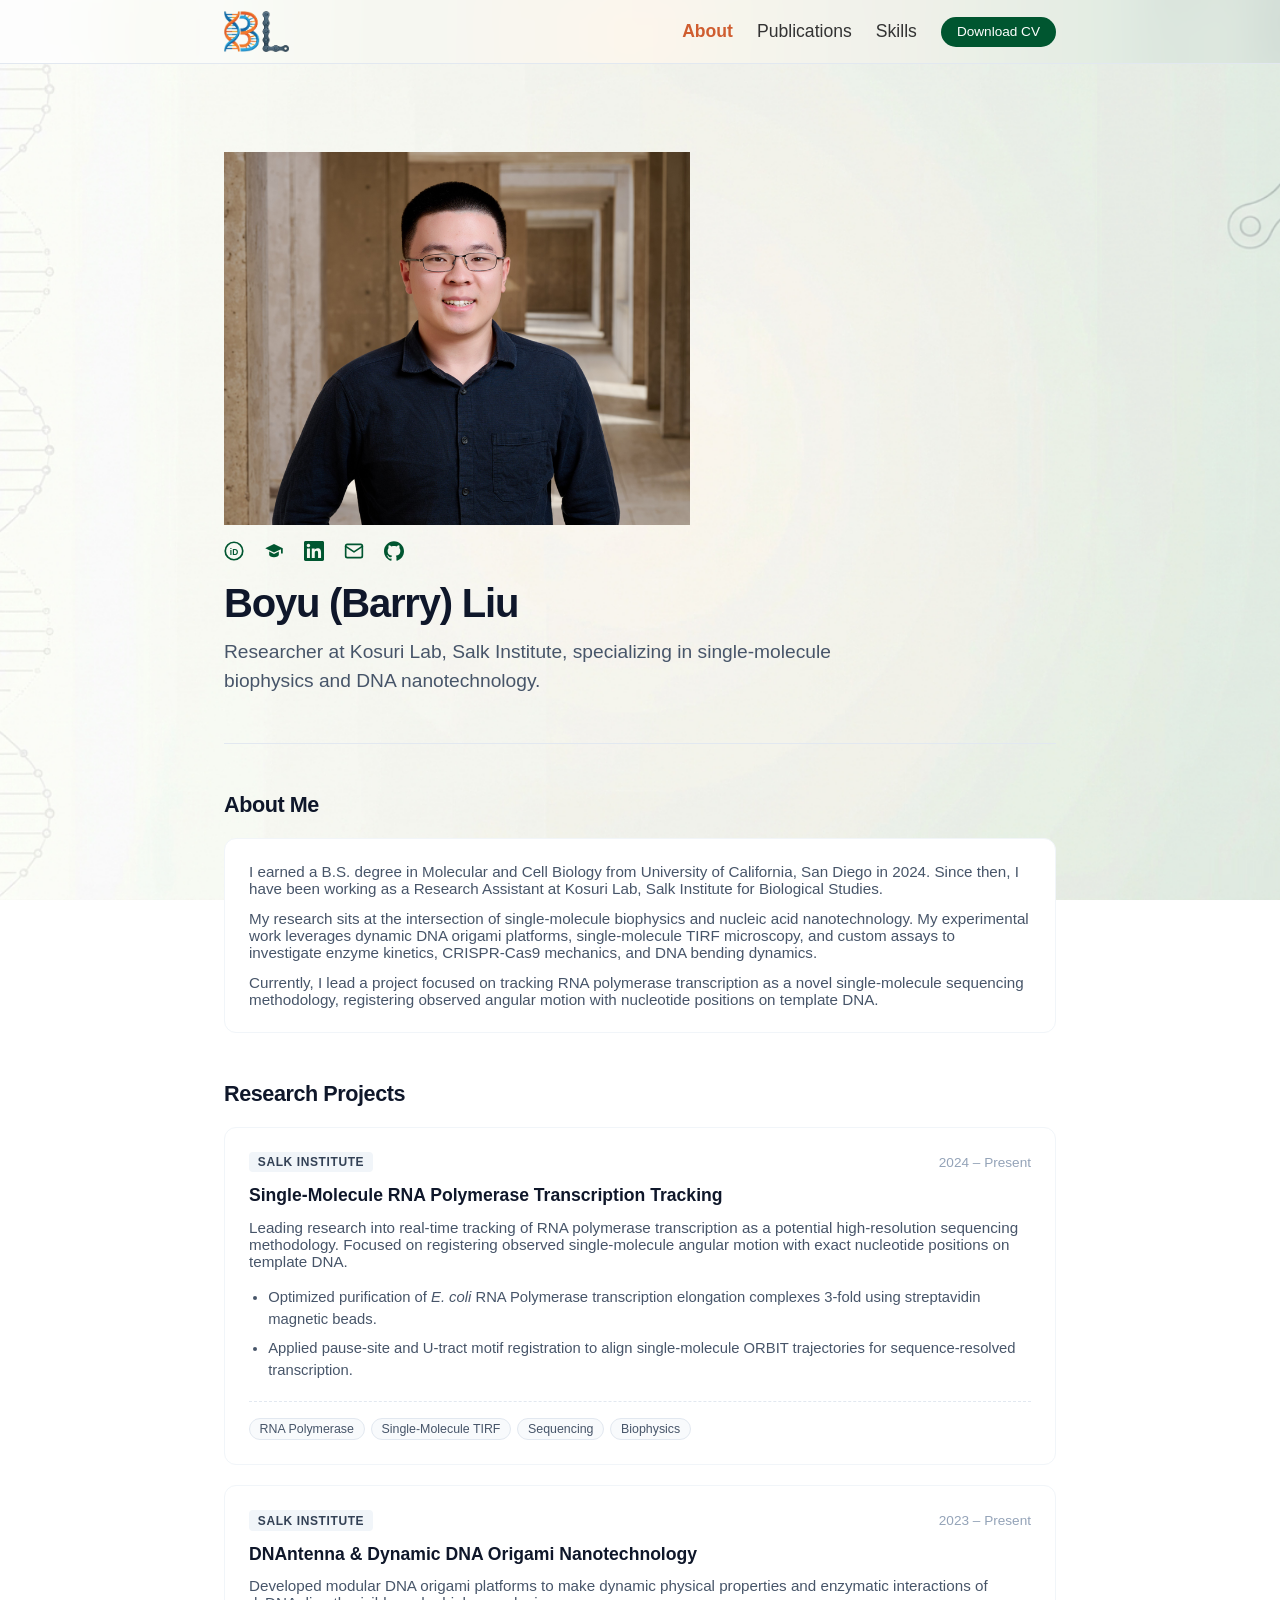
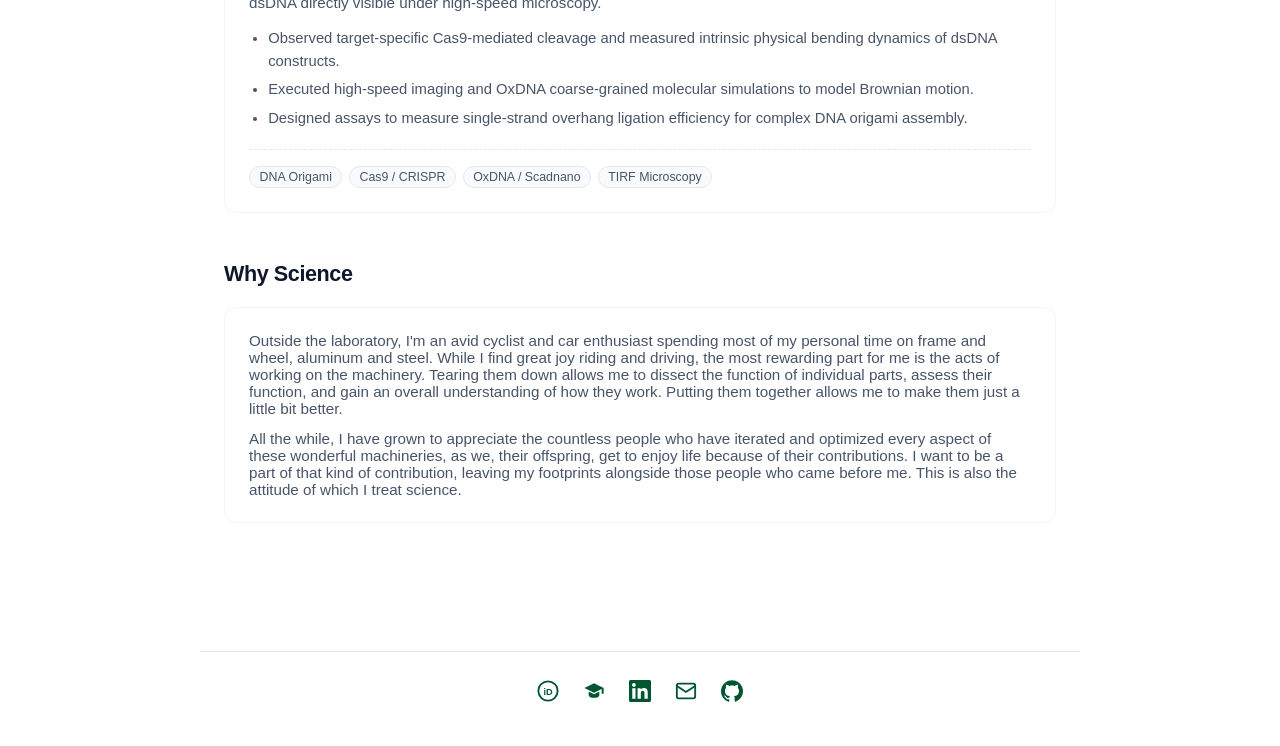
==== commit 12c7569d: "Refine personal description in index.html" ====
--- a/index.html
+++ b/index.html
@@ -114,7 +114,7 @@
       <div class="card-grid">
         <article class="card">
           <p class="card-description">
-            Outside the laboratory, I'm an avid cyclist and car enthusiast spending most of my personal time on frame and wheel, aluminum and steel. It is perhaps striking that riding and driving isn’t the most rewarding part to me, instead, I find the acts of working on them the most enjoyable. Tearing them down allows me to dissect the function of individual parts, assess their function, and gain an overall understanding of how they work. Putting them together allows me to make them just a little bit better.
+            Outside the laboratory, I'm an avid cyclist and car enthusiast spending most of my personal time on frame and wheel, aluminum and steel. While I find great joy riding and driving, the most rewarding part for me is the acts of working on the machinery. Tearing them down allows me to dissect the function of individual parts, assess their function, and gain an overall understanding of how they work. Putting them together allows me to make them just a little bit better.
           </p>
           <p class="card-description">
             All the while, I have grown to appreciate the countless people who have iterated and optimized every aspect of these wonderful machineries, as we, their offspring, get to enjoy life because of their contributions. I want to be a part of that kind of contribution, leaving my footprints alongside those people who came before me. This is also the attitude of which I treat science.
